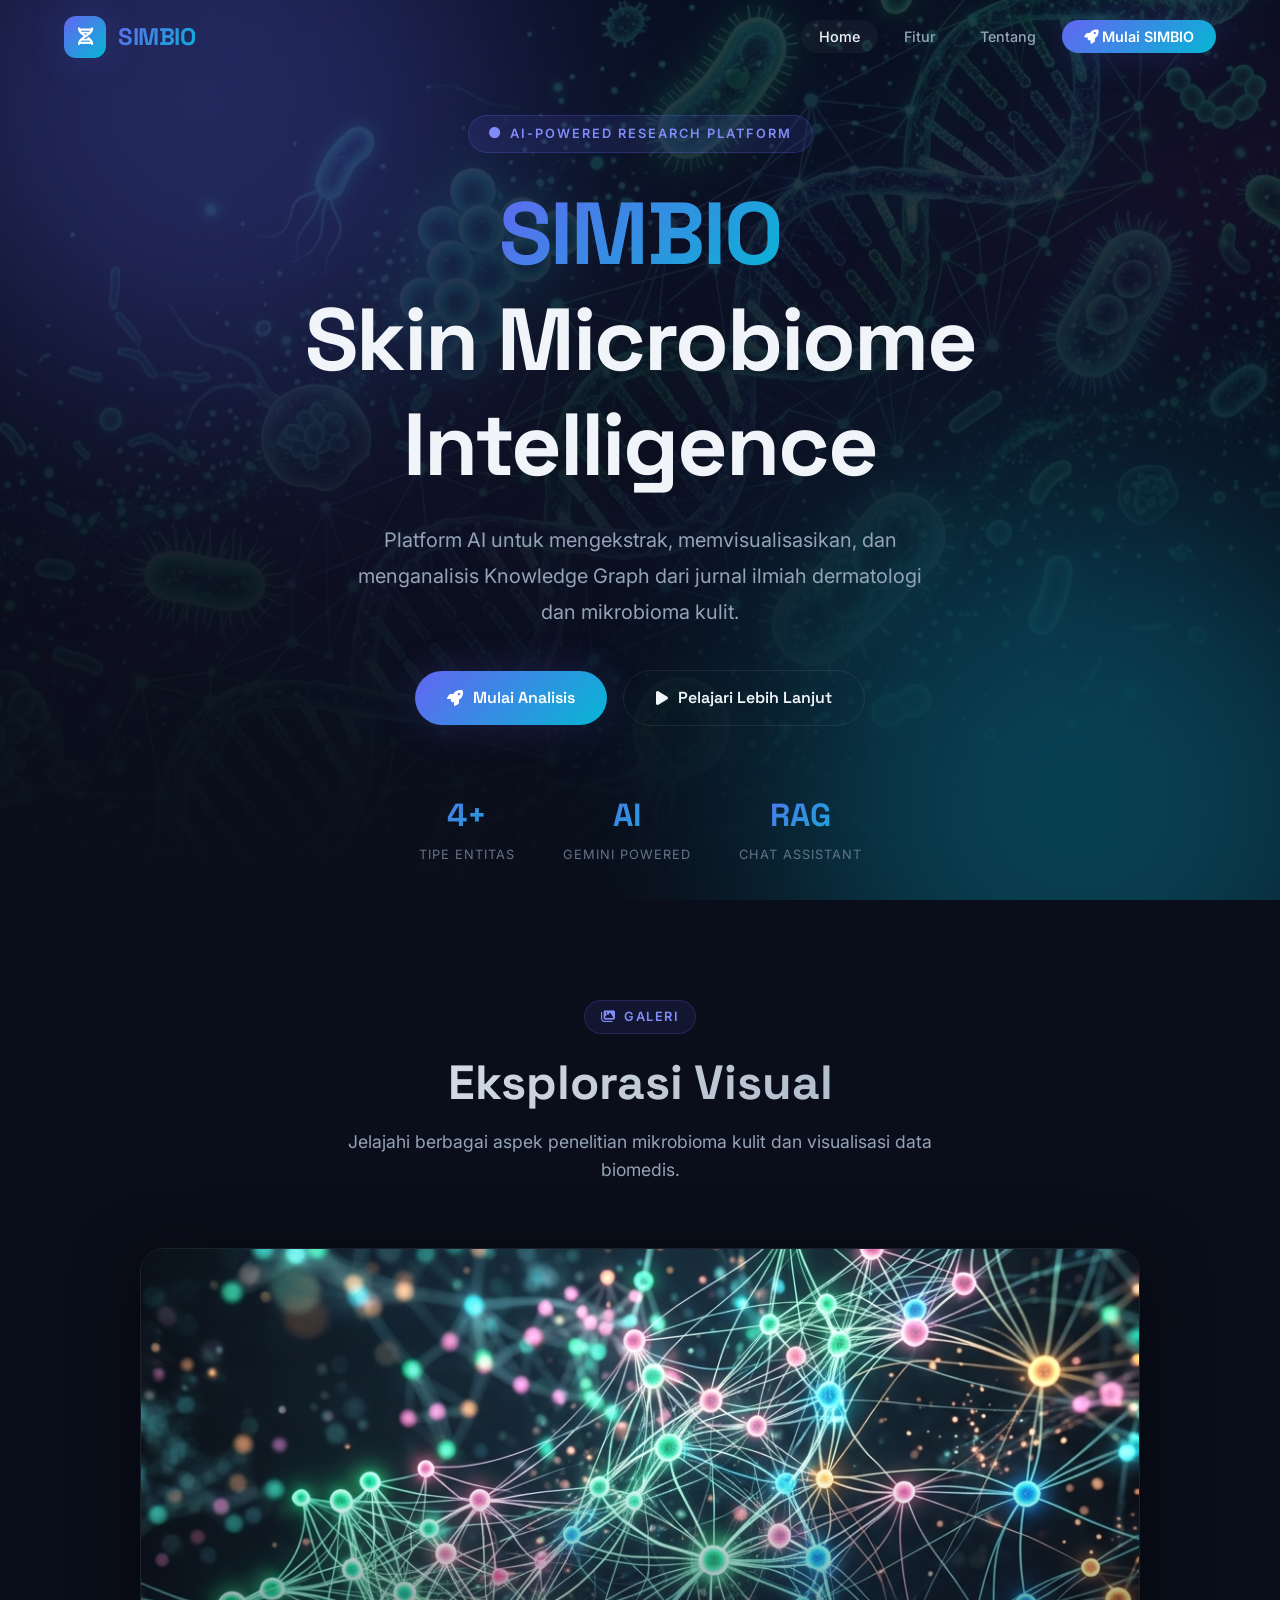
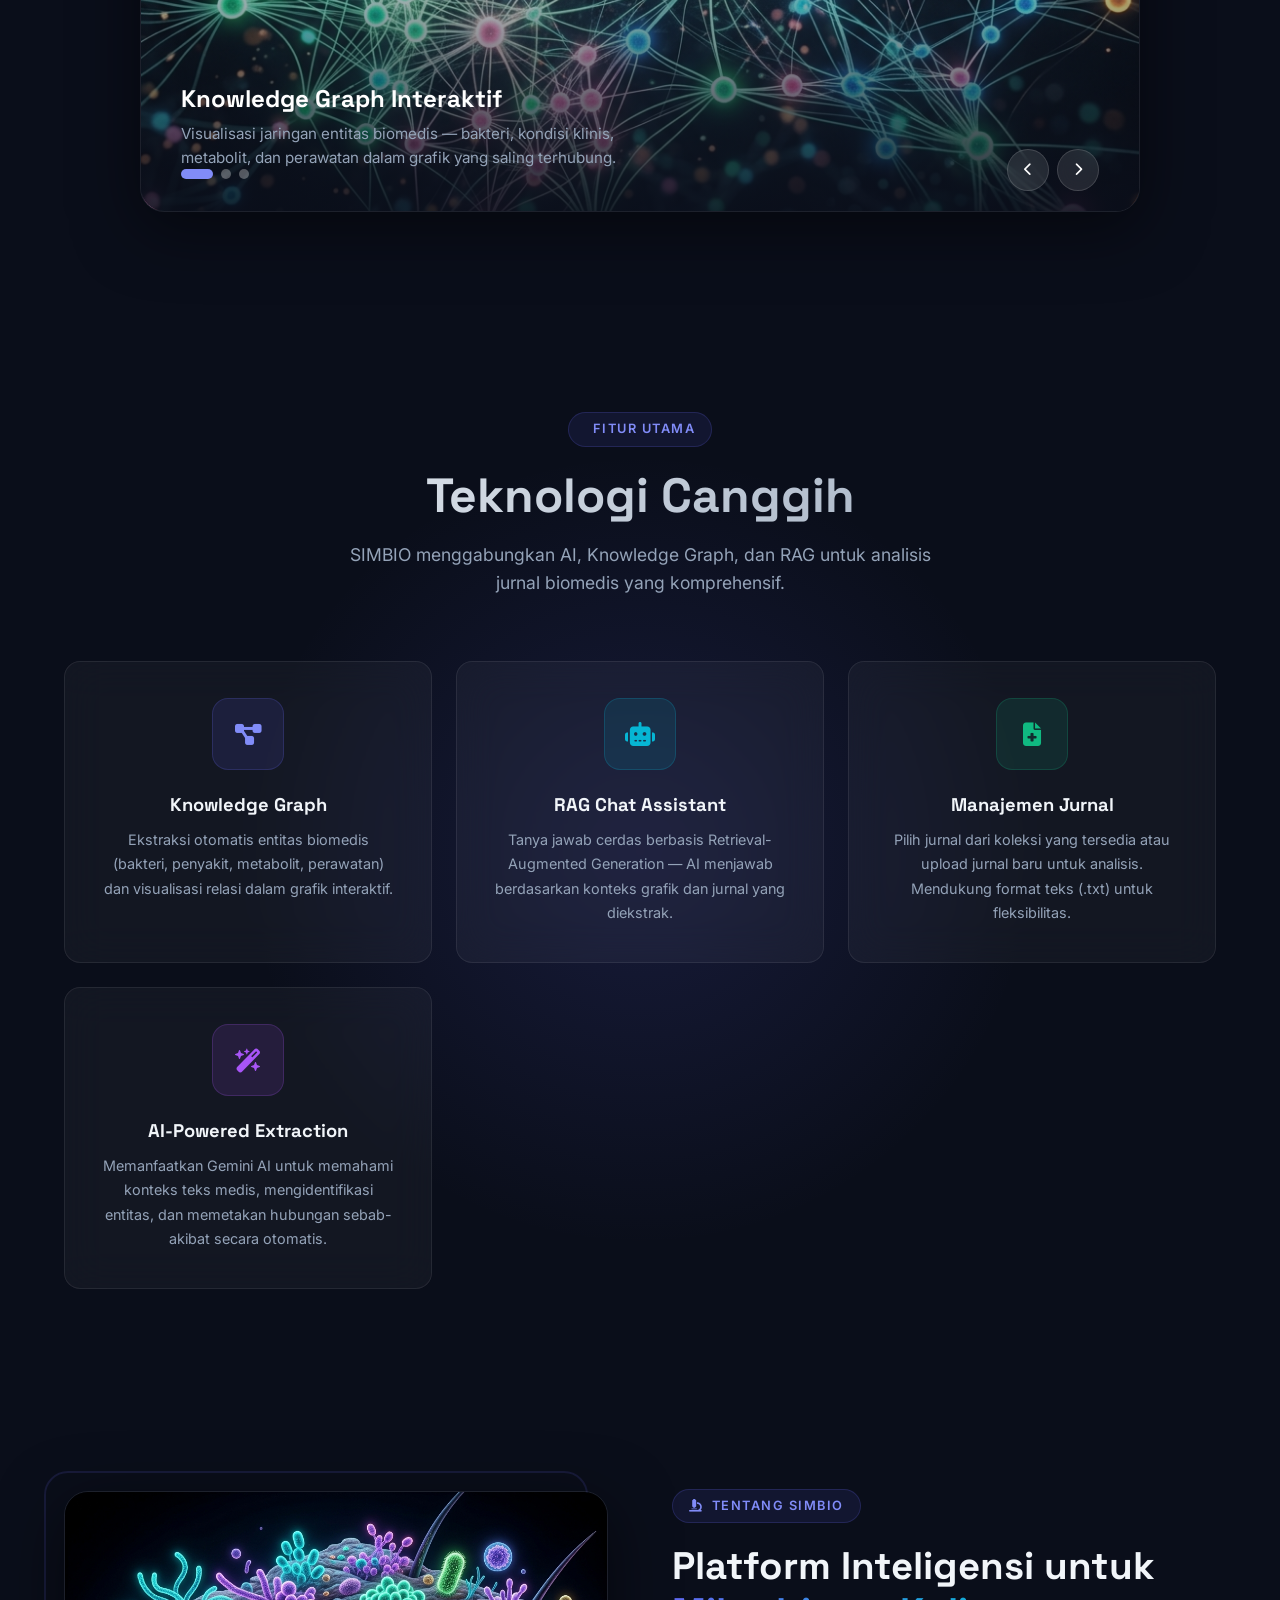
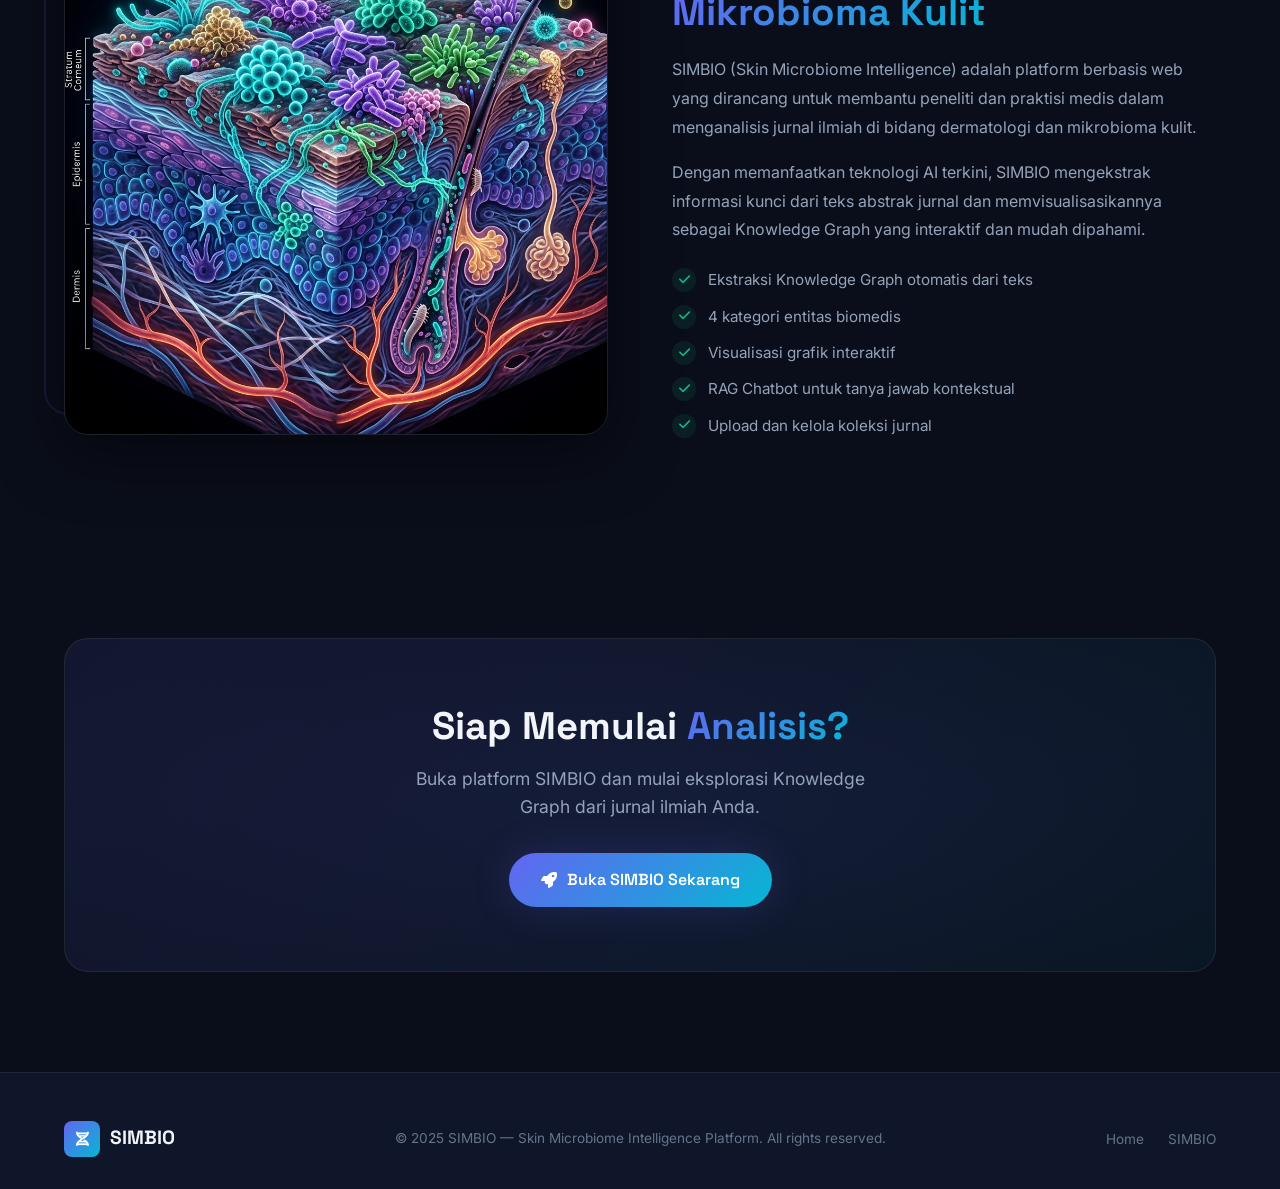
==== index.html @ e3aa52ba "coba" ====
<!DOCTYPE html>
<html lang="id">

<head>
    <meta charset="UTF-8">
    <meta name="viewport" content="width=device-width, initial-scale=1.0">
    <title>SIMBIO — Skin Microbiome Intelligence Platform</title>
    <meta name="description" content="SIMBIO adalah platform AI untuk analisis knowledge graph mikrobioma kulit dari jurnal ilmiah. Ekstrak, visualisasi, dan eksplorasi data biomedis.">

    <!-- Fonts & Icons -->
    <link rel="stylesheet" href="https://cdnjs.cloudflare.com/ajax/libs/font-awesome/6.4.0/css/all.min.css">
    <link rel="stylesheet" href="css/style.css">

    <style>
        /* ============ Hero Section ============ */
        .hero {
            min-height: 100vh;
            display: flex;
            align-items: center;
            position: relative;
            overflow: hidden;
            padding-top: 80px;
        }

        .hero-bg {
            position: absolute;
            inset: 0;
            z-index: 0;
        }

        .hero-bg img {
            width: 100%;
            height: 100%;
            object-fit: cover;
            opacity: 0.35;
        }

        .hero-bg::after {
            content: '';
            position: absolute;
            inset: 0;
            background: linear-gradient(180deg,
                rgba(10, 14, 26, 0.4) 0%,
                rgba(10, 14, 26, 0.7) 50%,
                var(--bg-primary) 100%);
        }

        .hero-glow {
            position: absolute;
            width: 600px;
            height: 600px;
            border-radius: 50%;
            filter: blur(120px);
            opacity: 0.3;
            z-index: 0;
        }

        .hero-glow.glow-1 {
            top: -200px;
            left: -100px;
            background: var(--accent-indigo);
        }

        .hero-glow.glow-2 {
            bottom: -200px;
            right: -100px;
            background: var(--accent-cyan);
        }

        .hero-content {
            position: relative;
            z-index: 2;
            text-align: center;
            max-width: 800px;
            margin: 0 auto;
        }

        .hero-badge {
            display: inline-flex;
            align-items: center;
            gap: 8px;
            padding: 8px 20px;
            background: rgba(99, 102, 241, 0.12);
            border: 1px solid rgba(99, 102, 241, 0.25);
            border-radius: var(--radius-full);
            color: var(--accent-indigo-light);
            font-size: 0.8rem;
            font-weight: 600;
            text-transform: uppercase;
            letter-spacing: 2px;
            margin-bottom: 28px;
            animation: fadeInDown 0.8s ease forwards;
        }

        .hero-badge i {
            font-size: 0.7rem;
            animation: pulse-glow 2s ease-in-out infinite;
        }

        .hero h1 {
            font-size: clamp(3rem, 7vw, 5.5rem);
            font-weight: 900;
            letter-spacing: -2px;
            margin-bottom: 24px;
            animation: fadeInUp 0.8s ease 0.2s forwards;
            opacity: 0;
        }

        .hero h1 .text-gradient {
            animation: glow-text 4s ease-in-out infinite;
        }

        .hero .hero-subtitle {
            font-size: clamp(1rem, 2vw, 1.25rem);
            color: var(--text-secondary);
            max-width: 600px;
            margin: 0 auto 40px;
            line-height: 1.8;
            animation: fadeInUp 0.8s ease 0.4s forwards;
            opacity: 0;
        }

        .hero-buttons {
            display: flex;
            align-items: center;
            justify-content: center;
            gap: 16px;
            flex-wrap: wrap;
            animation: fadeInUp 0.8s ease 0.6s forwards;
            opacity: 0;
        }

        .hero-stats {
            display: flex;
            justify-content: center;
            gap: 48px;
            margin-top: 64px;
            animation: fadeInUp 0.8s ease 0.8s forwards;
            opacity: 0;
        }

        .hero-stat {
            text-align: center;
        }

        .hero-stat .number {
            font-family: var(--font-heading);
            font-size: 2rem;
            font-weight: 800;
            color: var(--text-primary);
        }

        .hero-stat .label {
            font-size: 0.8rem;
            color: var(--text-muted);
            text-transform: uppercase;
            letter-spacing: 1px;
            margin-top: 4px;
        }

        /* ============ Particles ============ */
        .particles {
            position: absolute;
            inset: 0;
            z-index: 1;
            pointer-events: none;
            overflow: hidden;
        }

        .particle {
            position: absolute;
            width: 4px;
            height: 4px;
            background: var(--accent-indigo-light);
            border-radius: 50%;
            opacity: 0;
            animation: particle-float linear infinite;
        }

        /* ============ Slider Section ============ */
        .slider-section {
            padding: var(--section-padding);
            position: relative;
        }

        .slider-container {
            position: relative;
            border-radius: var(--radius-xl);
            overflow: hidden;
            box-shadow: var(--shadow-lg);
            border: 1px solid var(--border-glass);
            max-width: 1000px;
            margin: 0 auto;
        }

        .slider-track {
            display: flex;
            transition: transform 0.8s cubic-bezier(0.25, 0.8, 0.25, 1);
        }

        .slide {
            min-width: 100%;
            position: relative;
        }

        .slide img {
            width: 100%;
            aspect-ratio: 16/9;
            object-fit: cover;
        }

        .slide-overlay {
            position: absolute;
            inset: 0;
            background: linear-gradient(0deg, rgba(10, 14, 26, 0.9) 0%, transparent 60%);
            display: flex;
            flex-direction: column;
            justify-content: flex-end;
            padding: 40px;
        }

        .slide-overlay h3 {
            font-size: 1.5rem;
            margin-bottom: 8px;
            color: white;
        }

        .slide-overlay p {
            color: var(--text-secondary);
            font-size: 0.95rem;
            max-width: 500px;
        }

        .slider-controls {
            position: absolute;
            bottom: 20px;
            right: 40px;
            display: flex;
            gap: 8px;
            z-index: 5;
        }

        .slider-btn {
            width: 42px;
            height: 42px;
            border-radius: 50%;
            background: rgba(255, 255, 255, 0.1);
            backdrop-filter: blur(10px);
            border: 1px solid rgba(255, 255, 255, 0.15);
            color: white;
            cursor: pointer;
            display: flex;
            align-items: center;
            justify-content: center;
            transition: all var(--transition-normal);
        }

        .slider-btn:hover {
            background: rgba(99, 102, 241, 0.5);
            transform: scale(1.1);
        }

        .slider-dots {
            position: absolute;
            bottom: 32px;
            left: 40px;
            display: flex;
            gap: 8px;
            z-index: 5;
        }

        .slider-dot {
            width: 10px;
            height: 10px;
            border-radius: 50%;
            background: rgba(255, 255, 255, 0.3);
            border: none;
            cursor: pointer;
            transition: all var(--transition-normal);
        }

        .slider-dot.active {
            background: var(--accent-indigo-light);
            width: 32px;
            border-radius: 5px;
        }

        /* ============ Features Section ============ */
        .features-section {
            padding: var(--section-padding);
            position: relative;
        }

        .features-section::before {
            content: '';
            position: absolute;
            top: 50%;
            left: 50%;
            transform: translate(-50%, -50%);
            width: 800px;
            height: 800px;
            background: var(--gradient-glow);
            pointer-events: none;
        }

        .features-grid {
            display: grid;
            grid-template-columns: repeat(auto-fit, minmax(280px, 1fr));
            gap: 24px;
            position: relative;
            z-index: 1;
        }

        .feature-card {
            padding: 36px;
            text-align: center;
        }

        .feature-icon {
            width: 72px;
            height: 72px;
            margin: 0 auto 24px;
            border-radius: var(--radius-lg);
            display: flex;
            align-items: center;
            justify-content: center;
            font-size: 1.5rem;
            position: relative;
        }

        .feature-icon.icon-indigo {
            background: rgba(99, 102, 241, 0.12);
            color: var(--accent-indigo-light);
            border: 1px solid rgba(99, 102, 241, 0.2);
        }

        .feature-icon.icon-cyan {
            background: rgba(6, 182, 212, 0.12);
            color: var(--accent-cyan);
            border: 1px solid rgba(6, 182, 212, 0.2);
        }

        .feature-icon.icon-emerald {
            background: rgba(16, 185, 129, 0.12);
            color: var(--accent-emerald);
            border: 1px solid rgba(16, 185, 129, 0.2);
        }

        .feature-icon.icon-purple {
            background: rgba(168, 85, 247, 0.12);
            color: var(--accent-purple);
            border: 1px solid rgba(168, 85, 247, 0.2);
        }

        .feature-card h3 {
            font-size: 1.15rem;
            margin-bottom: 12px;
            color: var(--text-primary);
        }

        .feature-card p {
            color: var(--text-secondary);
            font-size: 0.9rem;
            line-height: 1.7;
        }

        /* ============ About Section ============ */
        .about-section {
            padding: var(--section-padding);
            position: relative;
        }

        .about-grid {
            display: grid;
            grid-template-columns: 1fr 1fr;
            gap: 64px;
            align-items: center;
        }

        .about-image {
            position: relative;
        }

        .about-image img {
            border-radius: var(--radius-xl);
            box-shadow: var(--shadow-lg);
            border: 1px solid var(--border-glass);
        }

        .about-image::before {
            content: '';
            position: absolute;
            top: -20px;
            left: -20px;
            right: 20px;
            bottom: 20px;
            border: 2px solid rgba(99, 102, 241, 0.15);
            border-radius: var(--radius-xl);
            z-index: -1;
        }

        .about-text h2 {
            font-size: clamp(1.8rem, 3vw, 2.5rem);
            margin-bottom: 20px;
        }

        .about-text p {
            color: var(--text-secondary);
            font-size: 1rem;
            line-height: 1.8;
            margin-bottom: 16px;
        }

        .about-checklist {
            list-style: none;
            margin-top: 24px;
            display: flex;
            flex-direction: column;
            gap: 12px;
        }

        .about-checklist li {
            display: flex;
            align-items: center;
            gap: 12px;
            color: var(--text-secondary);
            font-size: 0.95rem;
        }

        .about-checklist li i {
            color: var(--accent-emerald);
            font-size: 0.8rem;
            width: 24px;
            height: 24px;
            background: rgba(16, 185, 129, 0.1);
            border-radius: 50%;
            display: flex;
            align-items: center;
            justify-content: center;
            flex-shrink: 0;
        }

        /* ============ CTA Section ============ */
        .cta-section {
            padding: var(--section-padding);
            position: relative;
        }

        .cta-card {
            background: var(--gradient-card);
            border: 1px solid var(--border-glass);
            border-radius: var(--radius-xl);
            padding: 64px;
            text-align: center;
            position: relative;
            overflow: hidden;
        }

        .cta-card::before {
            content: '';
            position: absolute;
            top: -50%;
            left: -50%;
            width: 200%;
            height: 200%;
            background: radial-gradient(ellipse at center, rgba(99, 102, 241, 0.08) 0%, transparent 50%);
            animation: rotate-slow 30s linear infinite;
        }

        .cta-card h2 {
            font-size: clamp(1.8rem, 3vw, 2.5rem);
            margin-bottom: 16px;
            position: relative;
        }

        .cta-card p {
            color: var(--text-secondary);
            font-size: 1.1rem;
            max-width: 500px;
            margin: 0 auto 32px;
            position: relative;
        }

        .cta-card .btn-primary {
            position: relative;
        }

        @media (max-width: 768px) {
            .about-grid {
                grid-template-columns: 1fr;
                gap: 40px;
            }

            .hero-stats {
                gap: 24px;
            }

            .cta-card {
                padding: 40px 24px;
            }

            .slide-overlay {
                padding: 24px;
            }

            .slide-overlay h3 {
                font-size: 1.1rem;
            }
        }
    </style>
</head>

<body>
    <!-- Navbar -->
    <nav class="navbar" id="navbar">
        <div class="container">
            <a href="index.html" class="navbar-brand">
                <div class="logo-icon">
                    <i class="fa-solid fa-dna"></i>
                </div>
                <span class="logo-text">SIMBIO</span>
            </a>

            <button class="nav-toggle" id="navToggle" onclick="toggleMobileNav()">
                <span></span>
                <span></span>
                <span></span>
            </button>

            <ul class="navbar-links" id="navLinks">
                <li><a href="#home" class="active">Home</a></li>
                <li><a href="#features">Fitur</a></li>
                <li><a href="#about">Tentang</a></li>
                <li><a href="simbio.html" class="nav-cta"><i class="fa-solid fa-rocket"></i> Mulai SIMBIO</a></li>
            </ul>
        </div>
    </nav>

    <!-- Hero Section -->
    <section class="hero" id="home">
        <div class="hero-bg">
            <img src="assets/hero_background.png" alt="Skin Microbiome Research">
        </div>
        <div class="hero-glow glow-1"></div>
        <div class="hero-glow glow-2"></div>

        <!-- Floating Particles -->
        <div class="particles" id="particles"></div>

        <div class="container">
            <div class="hero-content">
                <div class="hero-badge">
                    <i class="fa-solid fa-circle"></i>
                    AI-Powered Research Platform
                </div>
                <h1>
                    <span class="text-gradient">SIMBIO</span><br>
                    Skin Microbiome Intelligence
                </h1>
                <p class="hero-subtitle">
                    Platform AI untuk mengekstrak, memvisualisasikan, dan menganalisis Knowledge Graph dari jurnal ilmiah dermatologi dan mikrobioma kulit.
                </p>
                <div class="hero-buttons">
                    <a href="simbio.html" class="btn-primary">
                        <i class="fa-solid fa-rocket"></i>
                        Mulai Analisis
                    </a>
                    <a href="#features" class="btn-secondary">
                        <i class="fa-solid fa-play"></i>
                        Pelajari Lebih Lanjut
                    </a>
                </div>

                <div class="hero-stats">
                    <div class="hero-stat">
                        <div class="number text-gradient">4+</div>
                        <div class="label">Tipe Entitas</div>
                    </div>
                    <div class="hero-stat">
                        <div class="number text-gradient">AI</div>
                        <div class="label">Gemini Powered</div>
                    </div>
                    <div class="hero-stat">
                        <div class="number text-gradient">RAG</div>
                        <div class="label">Chat Assistant</div>
                    </div>
                </div>
            </div>
        </div>
    </section>

    <!-- Slider Section -->
    <section class="slider-section" id="slider">
        <div class="container">
            <div class="section-title animate-on-scroll">
                <div class="badge"><i class="fa-solid fa-images"></i> Galeri</div>
                <h2>Eksplorasi Visual</h2>
                <p>Jelajahi berbagai aspek penelitian mikrobioma kulit dan visualisasi data biomedis.</p>
            </div>

            <div class="slider-container animate-on-scroll delay-1">
                <div class="slider-track" id="sliderTrack">
                    <!-- Slide 1 -->
                    <div class="slide">
                        <img src="assets/slide_knowledge_graph.png" alt="Knowledge Graph Visualization">
                        <div class="slide-overlay">
                            <h3>Knowledge Graph Interaktif</h3>
                            <p>Visualisasi jaringan entitas biomedis — bakteri, kondisi klinis, metabolit, dan perawatan dalam grafik yang saling terhubung.</p>
                        </div>
                    </div>
                    <!-- Slide 2 -->
                    <div class="slide">
                        <img src="assets/slide_skin_microbiome.png" alt="Skin Microbiome Ecosystem">
                        <div class="slide-overlay">
                            <h3>Ekosistem Mikrobioma Kulit</h3>
                            <p>Miliaran mikroorganisme membentuk ekosistem kompleks di kulit — mempengaruhi kesehatan, penyakit, dan respons imun.</p>
                        </div>
                    </div>
                    <!-- Slide 3 -->
                    <div class="slide">
                        <img src="assets/slide_ai_analysis.png" alt="AI-Powered Analysis">
                        <div class="slide-overlay">
                            <h3>Analisis Berbasis AI</h3>
                            <p>Ekstraksi otomatis entitas dan relasi dari teks jurnal ilmiah menggunakan model AI generatif terkini.</p>
                        </div>
                    </div>
                </div>

                <div class="slider-dots" id="sliderDots">
                    <button class="slider-dot active" onclick="goToSlide(0)"></button>
                    <button class="slider-dot" onclick="goToSlide(1)"></button>
                    <button class="slider-dot" onclick="goToSlide(2)"></button>
                </div>

                <div class="slider-controls">
                    <button class="slider-btn" onclick="prevSlide()">
                        <i class="fa-solid fa-chevron-left"></i>
                    </button>
                    <button class="slider-btn" onclick="nextSlide()">
                        <i class="fa-solid fa-chevron-right"></i>
                    </button>
                </div>
            </div>
        </div>
    </section>

    <!-- Features Section -->
    <section class="features-section" id="features">
        <div class="container">
            <div class="section-title animate-on-scroll">
                <div class="badge"><i class="fa-solid fa-sparkles"></i> Fitur Utama</div>
                <h2>Teknologi Canggih</h2>
                <p>SIMBIO menggabungkan AI, Knowledge Graph, dan RAG untuk analisis jurnal biomedis yang komprehensif.</p>
            </div>

            <div class="features-grid">
                <div class="feature-card glass-card animate-on-scroll delay-1">
                    <div class="feature-icon icon-indigo">
                        <i class="fa-solid fa-diagram-project"></i>
                    </div>
                    <h3>Knowledge Graph</h3>
                    <p>Ekstraksi otomatis entitas biomedis (bakteri, penyakit, metabolit, perawatan) dan visualisasi relasi dalam grafik interaktif.</p>
                </div>

                <div class="feature-card glass-card animate-on-scroll delay-2">
                    <div class="feature-icon icon-cyan">
                        <i class="fa-solid fa-robot"></i>
                    </div>
                    <h3>RAG Chat Assistant</h3>
                    <p>Tanya jawab cerdas berbasis Retrieval-Augmented Generation — AI menjawab berdasarkan konteks grafik dan jurnal yang diekstrak.</p>
                </div>

                <div class="feature-card glass-card animate-on-scroll delay-3">
                    <div class="feature-icon icon-emerald">
                        <i class="fa-solid fa-file-medical"></i>
                    </div>
                    <h3>Manajemen Jurnal</h3>
                    <p>Pilih jurnal dari koleksi yang tersedia atau upload jurnal baru untuk analisis. Mendukung format teks (.txt) untuk fleksibilitas.</p>
                </div>

                <div class="feature-card glass-card animate-on-scroll delay-4">
                    <div class="feature-icon icon-purple">
                        <i class="fa-solid fa-wand-magic-sparkles"></i>
                    </div>
                    <h3>AI-Powered Extraction</h3>
                    <p>Memanfaatkan Gemini AI untuk memahami konteks teks medis, mengidentifikasi entitas, dan memetakan hubungan sebab-akibat secara otomatis.</p>
                </div>
            </div>
        </div>
    </section>

    <!-- About Section -->
    <section class="about-section" id="about">
        <div class="container">
            <div class="about-grid">
                <div class="about-image animate-on-scroll">
                    <img src="assets/slide_skin_microbiome.png" alt="Tentang SIMBIO" class="floating-slow">
                </div>
                <div class="about-text animate-on-scroll delay-2">
                    <div class="badge" style="margin-bottom: 20px; display: inline-flex; align-items: center; gap: 8px; padding: 6px 16px; background: rgba(99,102,241,0.1); border: 1px solid rgba(99,102,241,0.2); border-radius: 9999px; color: #818cf8; font-size: 0.8rem; font-weight: 600; text-transform: uppercase; letter-spacing: 1.5px;">
                        <i class="fa-solid fa-microscope"></i> Tentang SIMBIO
                    </div>
                    <h2>Platform Inteligensi untuk <span class="text-gradient">Mikrobioma Kulit</span></h2>
                    <p>
                        SIMBIO (Skin Microbiome Intelligence) adalah platform berbasis web yang dirancang untuk membantu peneliti dan praktisi medis dalam menganalisis jurnal ilmiah di bidang dermatologi dan mikrobioma kulit.
                    </p>
                    <p>
                        Dengan memanfaatkan teknologi AI terkini, SIMBIO mengekstrak informasi kunci dari teks abstrak jurnal dan memvisualisasikannya sebagai Knowledge Graph yang interaktif dan mudah dipahami.
                    </p>
                    <ul class="about-checklist">
                        <li><i class="fa-solid fa-check"></i> Ekstraksi Knowledge Graph otomatis dari teks</li>
                        <li><i class="fa-solid fa-check"></i> 4 kategori entitas biomedis</li>
                        <li><i class="fa-solid fa-check"></i> Visualisasi grafik interaktif</li>
                        <li><i class="fa-solid fa-check"></i> RAG Chatbot untuk tanya jawab kontekstual</li>
                        <li><i class="fa-solid fa-check"></i> Upload dan kelola koleksi jurnal</li>
                    </ul>
                </div>
            </div>
        </div>
    </section>

    <!-- CTA Section -->
    <section class="cta-section">
        <div class="container">
            <div class="cta-card animate-on-scroll">
                <h2>Siap Memulai <span class="text-gradient">Analisis?</span></h2>
                <p>Buka platform SIMBIO dan mulai eksplorasi Knowledge Graph dari jurnal ilmiah Anda.</p>
                <a href="simbio.html" class="btn-primary">
                    <i class="fa-solid fa-rocket"></i>
                    Buka SIMBIO Sekarang
                </a>
            </div>
        </div>
    </section>

    <!-- Footer -->
    <footer class="footer">
        <div class="container">
            <div class="footer-content">
                <div class="footer-brand">
                    <div class="logo-icon">
                        <i class="fa-solid fa-dna"></i>
                    </div>
                    <span>SIMBIO</span>
                </div>
                <p class="footer-text">&copy; 2025 SIMBIO — Skin Microbiome Intelligence Platform. All rights reserved.</p>
                <ul class="footer-links">
                    <li><a href="index.html">Home</a></li>
                    <li><a href="simbio.html">SIMBIO</a></li>
                </ul>
            </div>
        </div>
    </footer>

    <script src="js/home.js"></script>
</body>

</html>
---- css/style.css ----
/* ============================================
   SIMBIO — Global Design System
   Dark Glassmorphism + Scientific Premium Theme
   ============================================ */

/* Google Fonts */
@import url('https://fonts.googleapis.com/css2?family=Inter:wght@300;400;500;600;700;800;900&family=Space+Grotesk:wght@400;500;600;700&display=swap');

/* ============ CSS Variables ============ */
:root {
    /* Colors */
    --bg-primary: #0a0e1a;
    --bg-secondary: #0f1629;
    --bg-tertiary: #141b2d;
    --bg-card: rgba(20, 27, 45, 0.7);
    --bg-glass: rgba(255, 255, 255, 0.04);
    --bg-glass-hover: rgba(255, 255, 255, 0.08);

    --accent-indigo: #6366f1;
    --accent-indigo-light: #818cf8;
    --accent-cyan: #06b6d4;
    --accent-emerald: #10b981;
    --accent-rose: #f43f5e;
    --accent-amber: #f59e0b;
    --accent-purple: #a855f7;

    --gradient-primary: linear-gradient(135deg, #6366f1 0%, #06b6d4 100%);
    --gradient-hero: linear-gradient(135deg, #0a0e1a 0%, #1a1040 50%, #0a0e1a 100%);
    --gradient-card: linear-gradient(135deg, rgba(99, 102, 241, 0.1) 0%, rgba(6, 182, 212, 0.05) 100%);
    --gradient-glow: radial-gradient(ellipse at center, rgba(99, 102, 241, 0.15) 0%, transparent 70%);

    --text-primary: #f1f5f9;
    --text-secondary: #94a3b8;
    --text-muted: #64748b;
    --text-accent: #818cf8;

    --border-glass: rgba(255, 255, 255, 0.08);
    --border-active: rgba(99, 102, 241, 0.4);

    --shadow-sm: 0 2px 8px rgba(0, 0, 0, 0.3);
    --shadow-md: 0 8px 32px rgba(0, 0, 0, 0.4);
    --shadow-lg: 0 16px 64px rgba(0, 0, 0, 0.5);
    --shadow-glow: 0 0 40px rgba(99, 102, 241, 0.2);
    --shadow-glow-cyan: 0 0 40px rgba(6, 182, 212, 0.2);

    /* Typography */
    --font-heading: 'Space Grotesk', sans-serif;
    --font-body: 'Inter', sans-serif;

    /* Spacing */
    --section-padding: 100px 0;
    --container-max: 1200px;
    --radius-sm: 8px;
    --radius-md: 12px;
    --radius-lg: 16px;
    --radius-xl: 24px;
    --radius-full: 9999px;

    /* Transitions */
    --transition-fast: 0.2s ease;
    --transition-normal: 0.3s ease;
    --transition-slow: 0.5s ease;
    --transition-spring: 0.4s cubic-bezier(0.175, 0.885, 0.32, 1.275);
}

/* ============ Reset & Base ============ */
*, *::before, *::after {
    margin: 0;
    padding: 0;
    box-sizing: border-box;
}

html {
    scroll-behavior: smooth;
    font-size: 16px;
}

body {
    font-family: var(--font-body);
    background-color: var(--bg-primary);
    color: var(--text-primary);
    line-height: 1.6;
    overflow-x: hidden;
    -webkit-font-smoothing: antialiased;
    -moz-osx-font-smoothing: grayscale;
}

h1, h2, h3, h4, h5, h6 {
    font-family: var(--font-heading);
    font-weight: 700;
    line-height: 1.2;
}

a {
    color: var(--accent-indigo-light);
    text-decoration: none;
    transition: color var(--transition-fast);
}

a:hover {
    color: var(--accent-cyan);
}

img {
    max-width: 100%;
    height: auto;
    display: block;
}

/* ============ Scrollbar ============ */
::-webkit-scrollbar {
    width: 6px;
}

::-webkit-scrollbar-track {
    background: transparent;
}

::-webkit-scrollbar-thumb {
    background: rgba(99, 102, 241, 0.3);
    border-radius: 10px;
}

::-webkit-scrollbar-thumb:hover {
    background: rgba(99, 102, 241, 0.5);
}

/* ============ Container ============ */
.container {
    max-width: var(--container-max);
    margin: 0 auto;
    padding: 0 24px;
}

/* ============ Glass Card ============ */
.glass-card {
    background: var(--bg-glass);
    border: 1px solid var(--border-glass);
    border-radius: var(--radius-lg);
    backdrop-filter: blur(20px);
    -webkit-backdrop-filter: blur(20px);
    transition: all var(--transition-normal);
}

.glass-card:hover {
    background: var(--bg-glass-hover);
    border-color: var(--border-active);
    box-shadow: var(--shadow-glow);
    transform: translateY(-4px);
}

/* ============ Buttons ============ */
.btn-primary {
    display: inline-flex;
    align-items: center;
    gap: 10px;
    padding: 14px 32px;
    background: var(--gradient-primary);
    color: white;
    font-family: var(--font-heading);
    font-weight: 600;
    font-size: 1rem;
    border: none;
    border-radius: var(--radius-full);
    cursor: pointer;
    transition: all var(--transition-normal);
    box-shadow: var(--shadow-glow);
    position: relative;
    overflow: hidden;
    text-decoration: none;
}

.btn-primary::before {
    content: '';
    position: absolute;
    inset: 0;
    background: linear-gradient(135deg, rgba(255,255,255,0.1) 0%, transparent 50%);
    opacity: 0;
    transition: opacity var(--transition-normal);
}

.btn-primary:hover {
    transform: translateY(-2px) scale(1.02);
    box-shadow: 0 0 60px rgba(99, 102, 241, 0.4);
    color: white;
}

.btn-primary:hover::before {
    opacity: 1;
}

.btn-secondary {
    display: inline-flex;
    align-items: center;
    gap: 10px;
    padding: 14px 32px;
    background: transparent;
    color: var(--text-primary);
    font-family: var(--font-heading);
    font-weight: 600;
    font-size: 1rem;
    border: 1px solid var(--border-glass);
    border-radius: var(--radius-full);
    cursor: pointer;
    transition: all var(--transition-normal);
    text-decoration: none;
}

.btn-secondary:hover {
    background: var(--bg-glass-hover);
    border-color: var(--accent-indigo);
    color: var(--accent-indigo-light);
    transform: translateY(-2px);
}

/* ============ Section Title ============ */
.section-title {
    text-align: center;
    margin-bottom: 64px;
}

.section-title .badge {
    display: inline-flex;
    align-items: center;
    gap: 8px;
    padding: 6px 16px;
    background: rgba(99, 102, 241, 0.1);
    border: 1px solid rgba(99, 102, 241, 0.2);
    border-radius: var(--radius-full);
    color: var(--accent-indigo-light);
    font-size: 0.8rem;
    font-weight: 600;
    text-transform: uppercase;
    letter-spacing: 1.5px;
    margin-bottom: 20px;
}

.section-title h2 {
    font-size: clamp(2rem, 4vw, 3rem);
    background: linear-gradient(135deg, var(--text-primary) 0%, var(--text-secondary) 100%);
    -webkit-background-clip: text;
    -webkit-text-fill-color: transparent;
    background-clip: text;
    margin-bottom: 16px;
}

.section-title p {
    color: var(--text-secondary);
    font-size: 1.1rem;
    max-width: 600px;
    margin: 0 auto;
}

/* ============ Animations ============ */
@keyframes fadeInUp {
    from {
        opacity: 0;
        transform: translateY(40px);
    }
    to {
        opacity: 1;
        transform: translateY(0);
    }
}

@keyframes fadeInDown {
    from {
        opacity: 0;
        transform: translateY(-30px);
    }
    to {
        opacity: 1;
        transform: translateY(0);
    }
}

@keyframes fadeInLeft {
    from {
        opacity: 0;
        transform: translateX(-40px);
    }
    to {
        opacity: 1;
        transform: translateX(0);
    }
}

@keyframes fadeInRight {
    from {
        opacity: 0;
        transform: translateX(40px);
    }
    to {
        opacity: 1;
        transform: translateX(0);
    }
}

@keyframes float {
    0%, 100% { transform: translateY(0); }
    50% { transform: translateY(-20px); }
}

@keyframes floatSlow {
    0%, 100% { transform: translateY(0) rotate(0deg); }
    50% { transform: translateY(-12px) rotate(2deg); }
}

@keyframes pulse-glow {
    0%, 100% { box-shadow: 0 0 20px rgba(99, 102, 241, 0.2); }
    50% { box-shadow: 0 0 40px rgba(99, 102, 241, 0.4); }
}

@keyframes shimmer {
    0% { background-position: -200% center; }
    100% { background-position: 200% center; }
}

@keyframes rotate-slow {
    from { transform: rotate(0deg); }
    to { transform: rotate(360deg); }
}

@keyframes particle-float {
    0% { transform: translateY(0) translateX(0); opacity: 0; }
    20% { opacity: 1; }
    80% { opacity: 1; }
    100% { transform: translateY(-100vh) translateX(50px); opacity: 0; }
}

@keyframes glow-text {
    0%, 100% { text-shadow: 0 0 20px rgba(99, 102, 241, 0.3); }
    50% { text-shadow: 0 0 40px rgba(99, 102, 241, 0.6), 0 0 80px rgba(6, 182, 212, 0.3); }
}

@keyframes slide-in {
    from {
        opacity: 0;
        transform: translateX(100px);
    }
    to {
        opacity: 1;
        transform: translateX(0);
    }
}

@keyframes counter {
    from { opacity: 0; transform: scale(0.5); }
    to { opacity: 1; transform: scale(1); }
}

@keyframes spin {
    0% { transform: rotate(0deg); }
    100% { transform: rotate(360deg); }
}

/* Animate on scroll */
.animate-on-scroll {
    opacity: 0;
    transform: translateY(40px);
    transition: all 0.8s cubic-bezier(0.4, 0, 0.2, 1);
}

.animate-on-scroll.visible {
    opacity: 1;
    transform: translateY(0);
}

.animate-on-scroll.delay-1 { transition-delay: 0.1s; }
.animate-on-scroll.delay-2 { transition-delay: 0.2s; }
.animate-on-scroll.delay-3 { transition-delay: 0.3s; }
.animate-on-scroll.delay-4 { transition-delay: 0.4s; }

/* ============ Navbar ============ */
.navbar {
    position: fixed;
    top: 0;
    left: 0;
    right: 0;
    z-index: 1000;
    padding: 16px 0;
    transition: all var(--transition-normal);
}

.navbar.scrolled {
    background: rgba(10, 14, 26, 0.85);
    backdrop-filter: blur(20px);
    -webkit-backdrop-filter: blur(20px);
    border-bottom: 1px solid var(--border-glass);
    padding: 10px 0;
}

.navbar .container {
    display: flex;
    align-items: center;
    justify-content: space-between;
}

.navbar-brand {
    display: flex;
    align-items: center;
    gap: 12px;
    text-decoration: none;
}

.navbar-brand .logo-icon {
    width: 42px;
    height: 42px;
    background: var(--gradient-primary);
    border-radius: var(--radius-md);
    display: flex;
    align-items: center;
    justify-content: center;
    font-size: 1.1rem;
    color: white;
    box-shadow: var(--shadow-glow);
}

.navbar-brand .logo-text {
    font-family: var(--font-heading);
    font-size: 1.5rem;
    font-weight: 800;
    background: var(--gradient-primary);
    -webkit-background-clip: text;
    -webkit-text-fill-color: transparent;
    background-clip: text;
    letter-spacing: -0.5px;
}

.navbar-links {
    display: flex;
    align-items: center;
    gap: 8px;
    list-style: none;
}

.navbar-links a {
    padding: 8px 18px;
    color: var(--text-secondary);
    font-weight: 500;
    font-size: 0.9rem;
    border-radius: var(--radius-full);
    transition: all var(--transition-normal);
    text-decoration: none;
}

.navbar-links a:hover,
.navbar-links a.active {
    color: var(--text-primary);
    background: var(--bg-glass);
}

.navbar-links .nav-cta {
    padding: 8px 22px;
    background: var(--gradient-primary);
    color: white !important;
    border-radius: var(--radius-full);
    font-weight: 600;
    box-shadow: var(--shadow-glow);
}

.navbar-links .nav-cta:hover {
    transform: translateY(-1px);
    box-shadow: 0 0 30px rgba(99, 102, 241, 0.4);
}

/* Mobile nav toggle */
.nav-toggle {
    display: none;
    flex-direction: column;
    gap: 5px;
    cursor: pointer;
    background: none;
    border: none;
    padding: 8px;
}

.nav-toggle span {
    width: 24px;
    height: 2px;
    background: var(--text-primary);
    border-radius: 2px;
    transition: all var(--transition-normal);
}

@media (max-width: 768px) {
    .nav-toggle {
        display: flex;
    }

    .navbar-links {
        display: none;
        position: absolute;
        top: 100%;
        left: 0;
        right: 0;
        flex-direction: column;
        background: rgba(10, 14, 26, 0.95);
        backdrop-filter: blur(20px);
        padding: 20px;
        border-bottom: 1px solid var(--border-glass);
        gap: 4px;
    }

    .navbar-links.open {
        display: flex;
    }

    .navbar-links a {
        padding: 12px 18px;
        width: 100%;
    }
}

/* ============ Footer ============ */
.footer {
    border-top: 1px solid var(--border-glass);
    padding: 48px 0 32px;
    background: var(--bg-secondary);
}

.footer-content {
    display: flex;
    justify-content: space-between;
    align-items: center;
    flex-wrap: wrap;
    gap: 20px;
}

.footer-brand {
    display: flex;
    align-items: center;
    gap: 10px;
}

.footer-brand .logo-icon {
    width: 36px;
    height: 36px;
    background: var(--gradient-primary);
    border-radius: var(--radius-sm);
    display: flex;
    align-items: center;
    justify-content: center;
    font-size: 0.9rem;
    color: white;
}

.footer-brand span {
    font-family: var(--font-heading);
    font-weight: 700;
    font-size: 1.2rem;
    color: var(--text-primary);
}

.footer-text {
    color: var(--text-muted);
    font-size: 0.85rem;
}

.footer-links {
    display: flex;
    gap: 24px;
    list-style: none;
}

.footer-links a {
    color: var(--text-muted);
    font-size: 0.85rem;
    transition: color var(--transition-fast);
}

.footer-links a:hover {
    color: var(--accent-indigo-light);
}

/* ============ Utility ============ */
.text-gradient {
    background: var(--gradient-primary);
    -webkit-background-clip: text;
    -webkit-text-fill-color: transparent;
    background-clip: text;
}

.glow-border {
    animation: pulse-glow 3s ease-in-out infinite;
}

.floating {
    animation: float 6s ease-in-out infinite;
}

.floating-slow {
    animation: floatSlow 8s ease-in-out infinite;
}
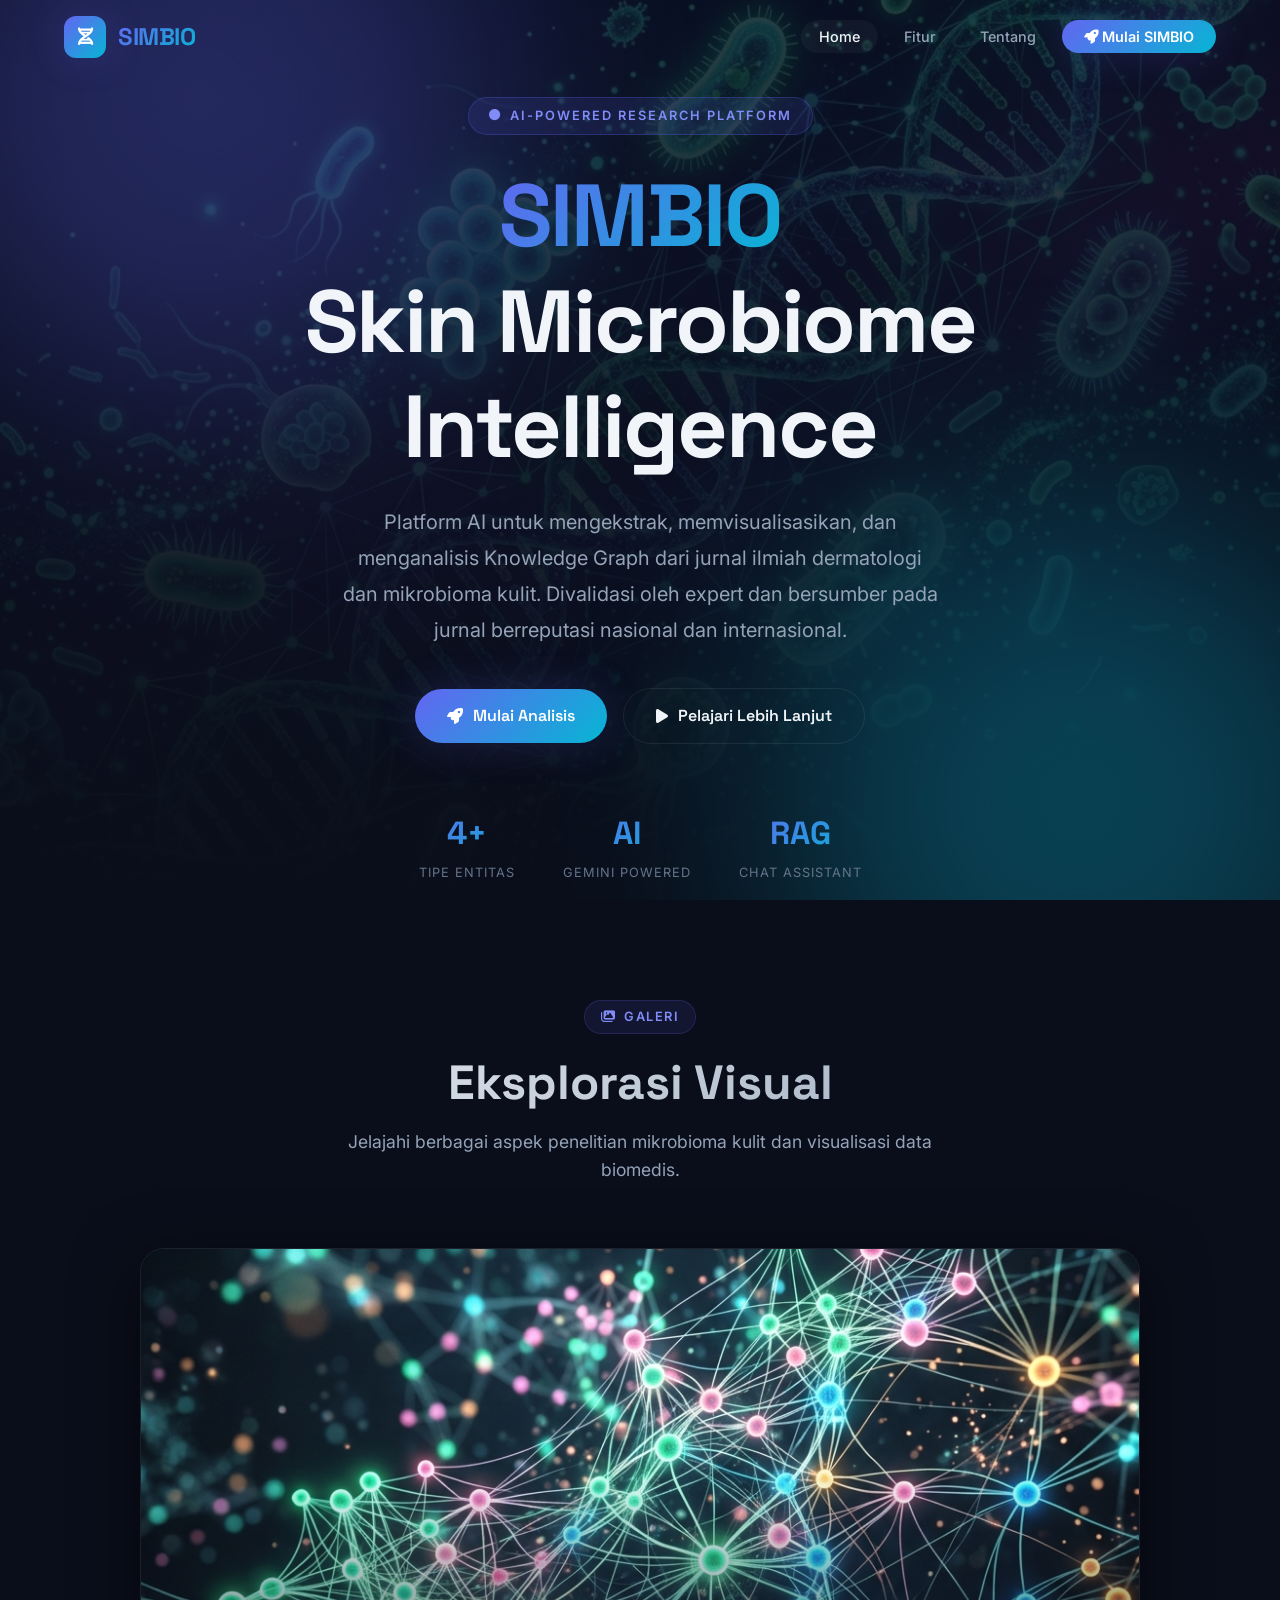
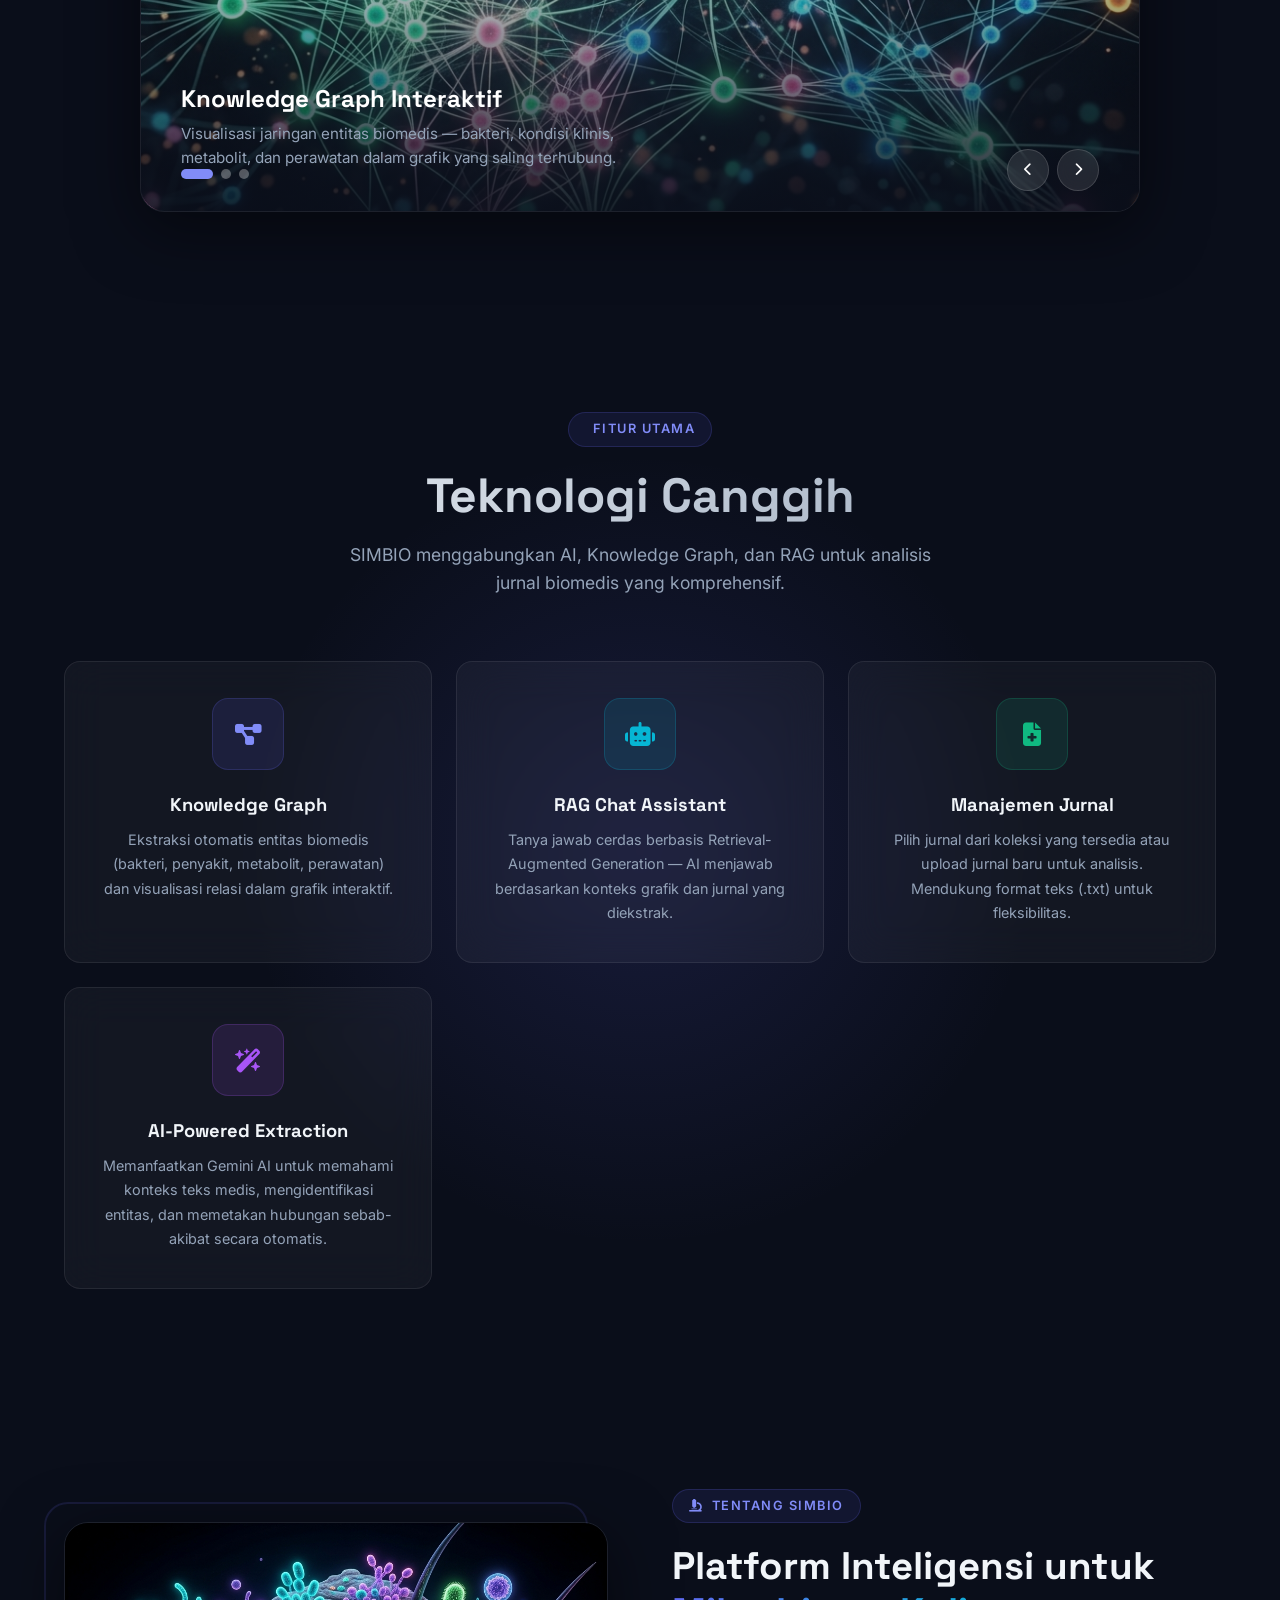
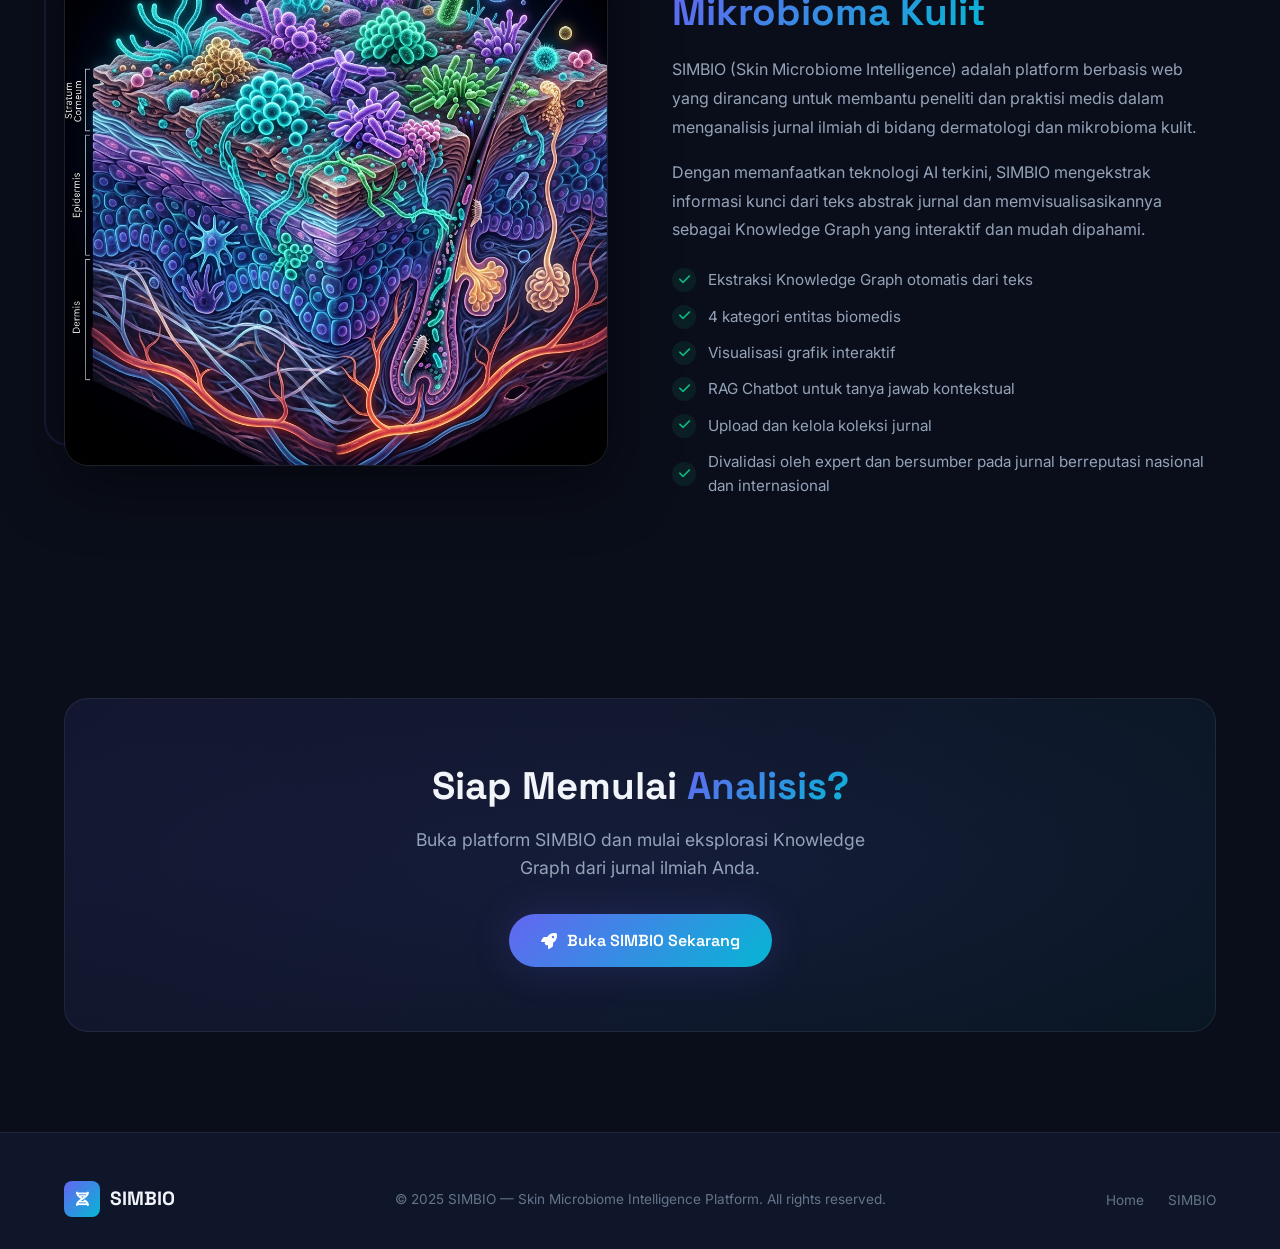
==== commit 84a10f69: "ready" ====
--- a/index.html
+++ b/index.html
@@ -558,7 +558,7 @@
                     Skin Microbiome Intelligence
                 </h1>
                 <p class="hero-subtitle">
-                    Platform AI untuk mengekstrak, memvisualisasikan, dan menganalisis Knowledge Graph dari jurnal ilmiah dermatologi dan mikrobioma kulit.
+                    Platform AI untuk mengekstrak, memvisualisasikan, dan menganalisis Knowledge Graph dari jurnal ilmiah dermatologi dan mikrobioma kulit. Divalidasi oleh expert dan bersumber pada jurnal berreputasi nasional dan internasional.
                 </p>
                 <div class="hero-buttons">
                     <a href="simbio.html" class="btn-primary">
@@ -713,6 +713,7 @@
                         <li><i class="fa-solid fa-check"></i> Visualisasi grafik interaktif</li>
                         <li><i class="fa-solid fa-check"></i> RAG Chatbot untuk tanya jawab kontekstual</li>
                         <li><i class="fa-solid fa-check"></i> Upload dan kelola koleksi jurnal</li>
+                        <li><i class="fa-solid fa-check"></i> Divalidasi oleh expert dan bersumber pada jurnal berreputasi nasional dan internasional</li>
                     </ul>
                 </div>
             </div>
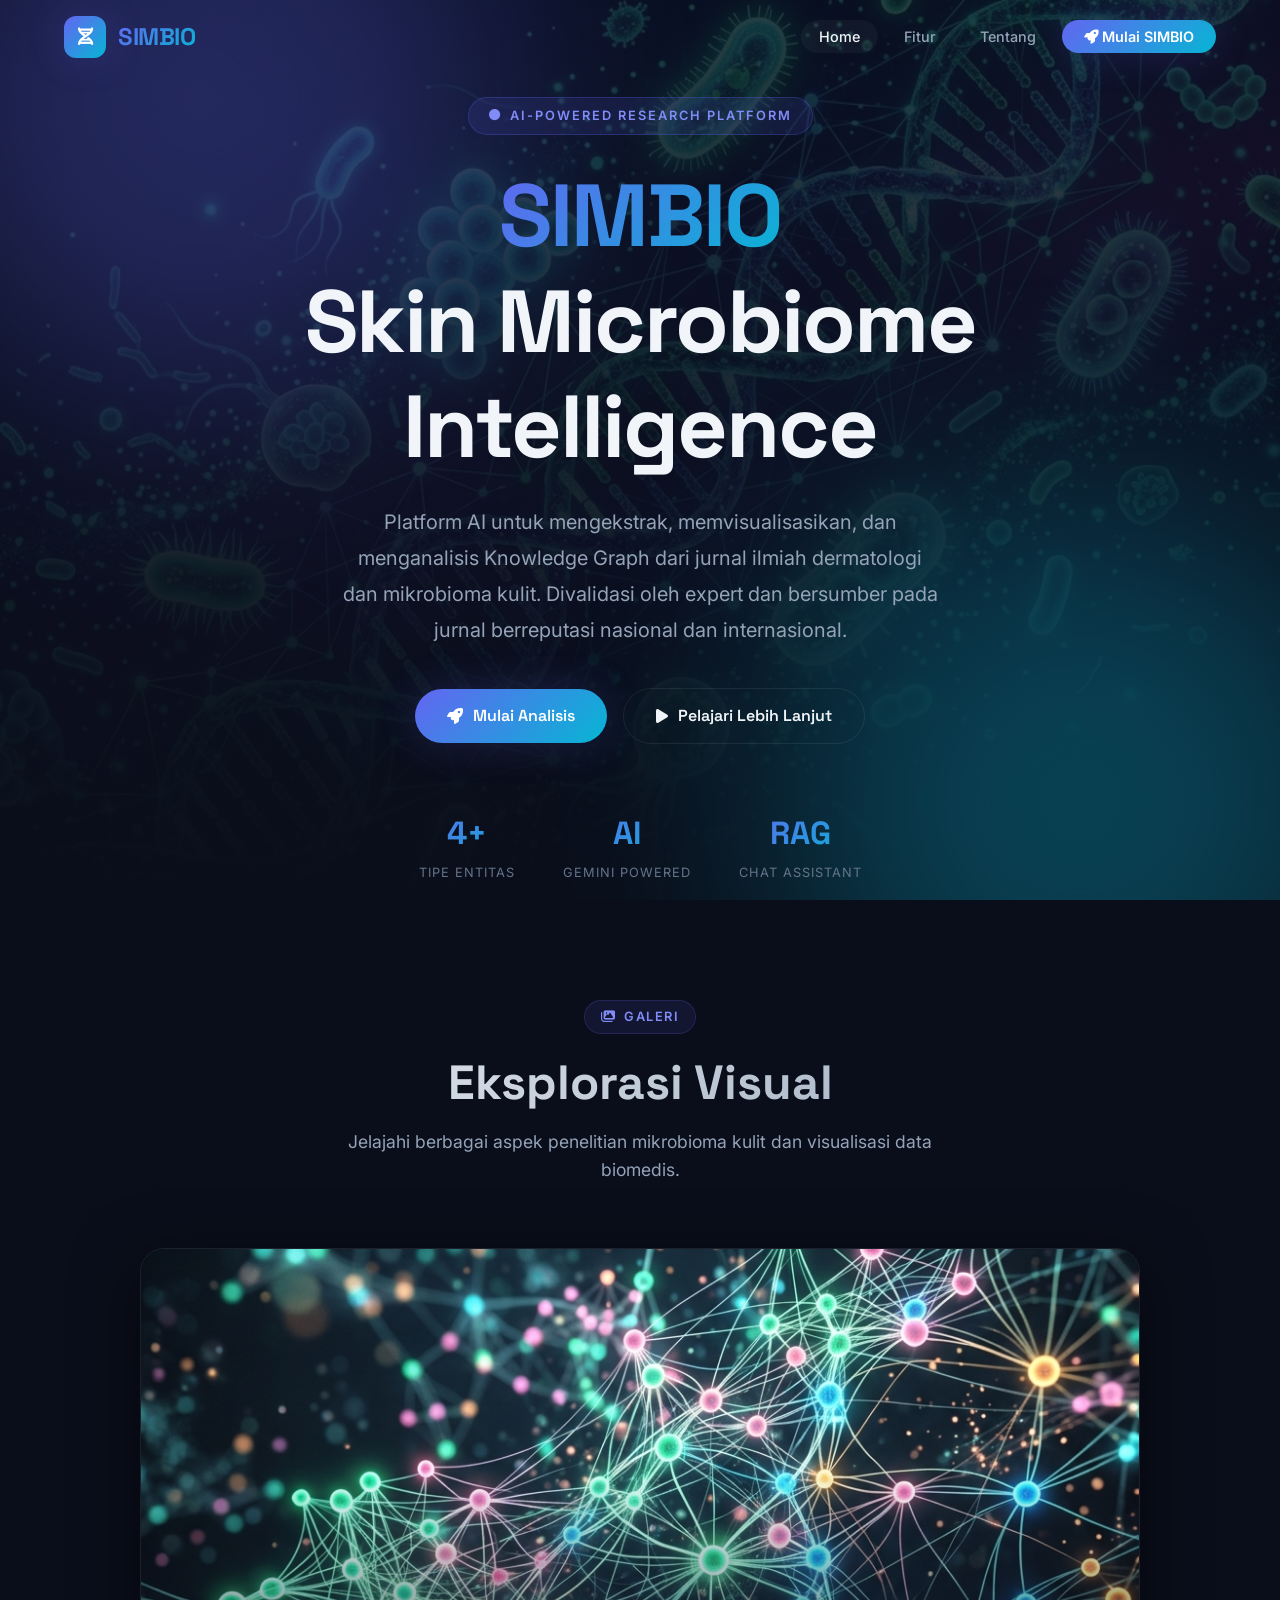
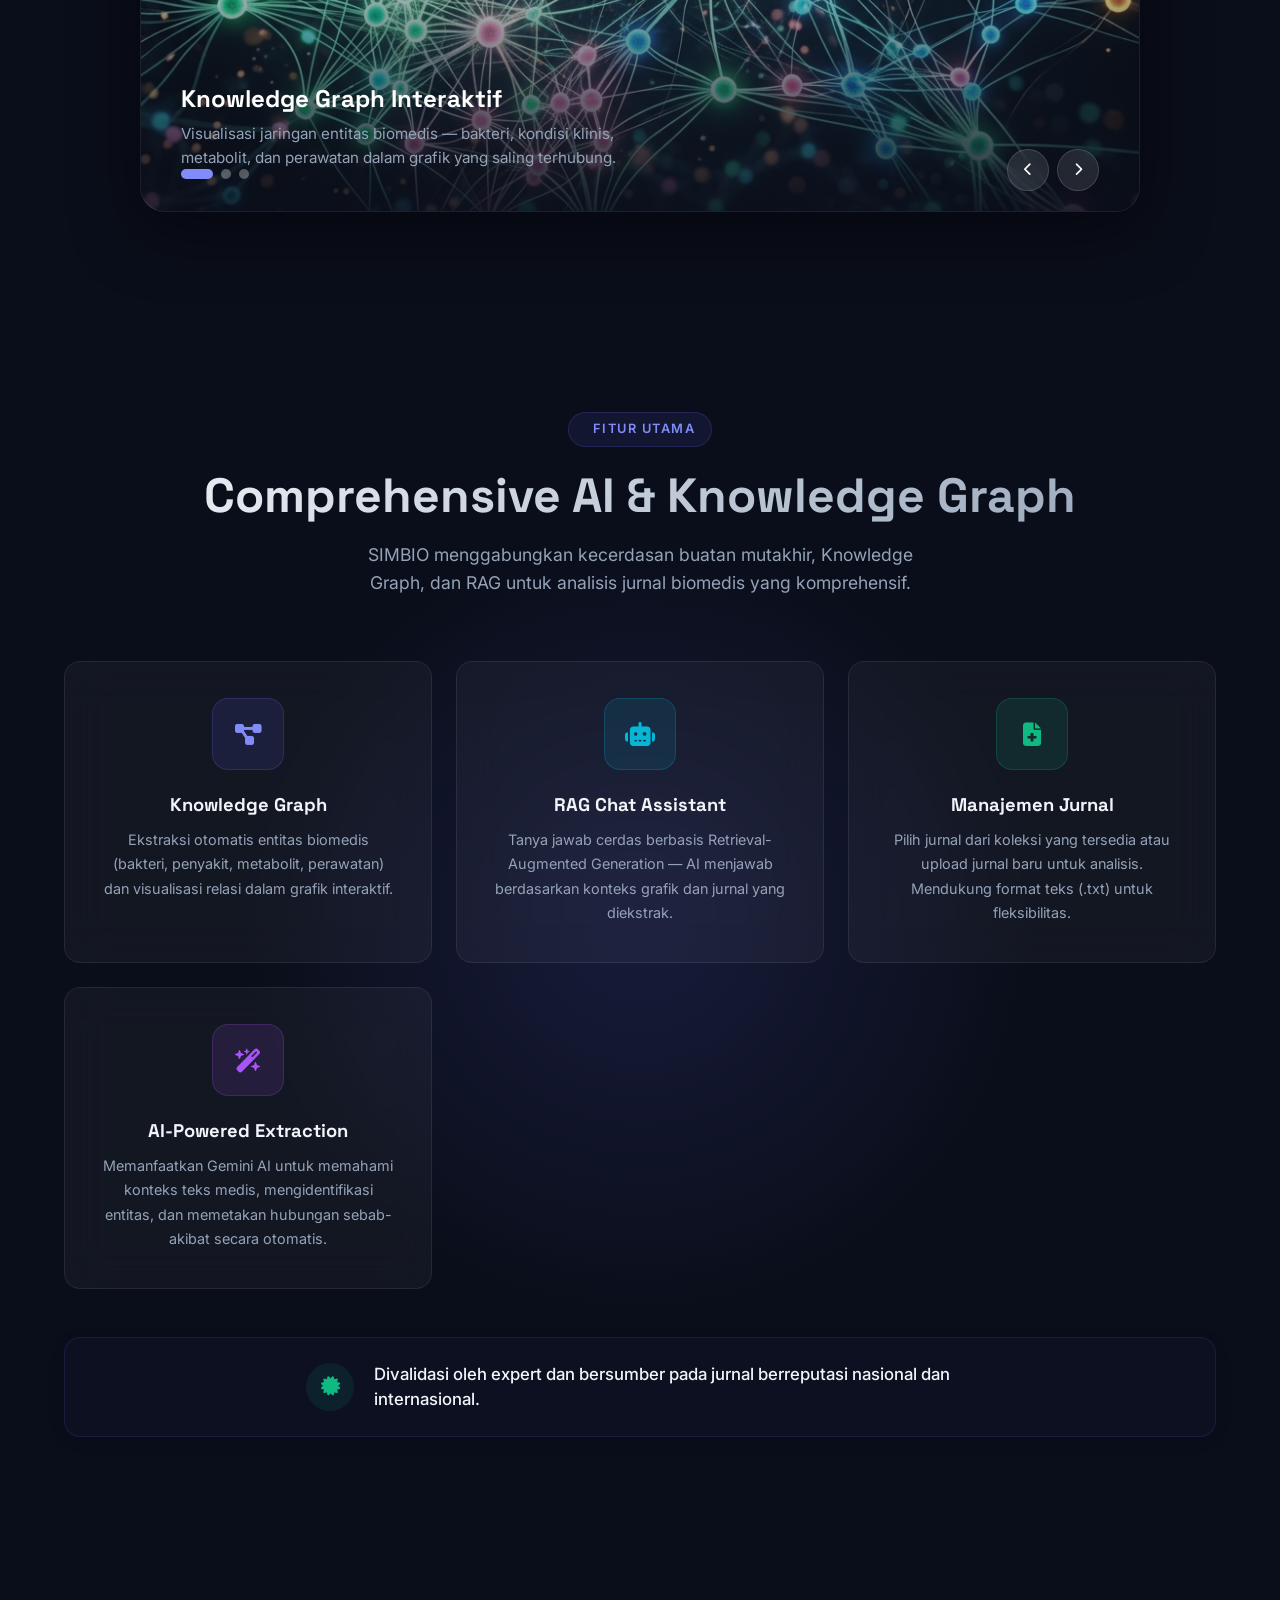
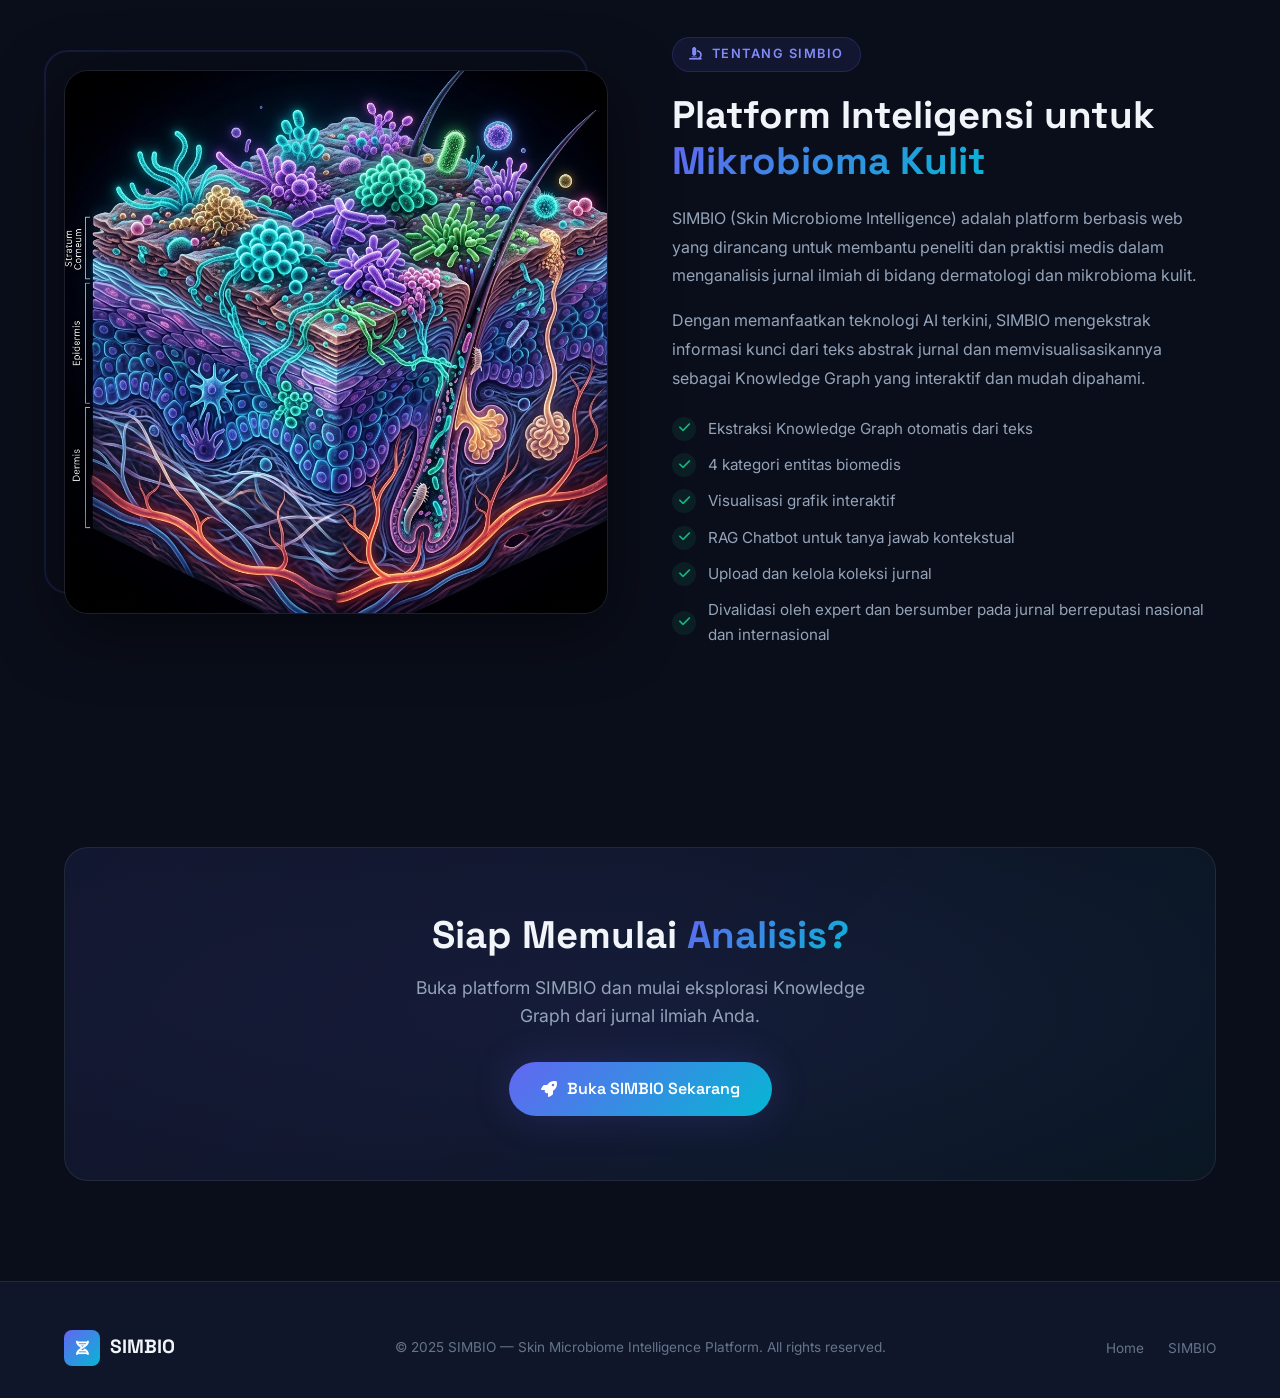
==== commit 78e58bf1: "last" ====
--- a/index.html
+++ b/index.html
@@ -649,8 +649,8 @@
         <div class="container">
             <div class="section-title animate-on-scroll">
                 <div class="badge"><i class="fa-solid fa-sparkles"></i> Fitur Utama</div>
-                <h2>Teknologi Canggih</h2>
-                <p>SIMBIO menggabungkan AI, Knowledge Graph, dan RAG untuk analisis jurnal biomedis yang komprehensif.</p>
+                <h2>Comprehensive AI & Knowledge Graph</h2>
+                <p>SIMBIO menggabungkan kecerdasan buatan mutakhir, Knowledge Graph, dan RAG untuk analisis jurnal biomedis yang komprehensif.</p>
             </div>
 
             <div class="features-grid">
@@ -685,6 +685,15 @@
                     <h3>AI-Powered Extraction</h3>
                     <p>Memanfaatkan Gemini AI untuk memahami konteks teks medis, mengidentifikasi entitas, dan memetakan hubungan sebab-akibat secara otomatis.</p>
                 </div>
+            </div>
+
+            <div class="validation-banner animate-on-scroll delay-5" style="margin-top: 48px; padding: 24px 32px; background: rgba(99, 102, 241, 0.03); border: 1px solid rgba(99, 102, 241, 0.15); border-radius: var(--radius-lg); display: flex; align-items: center; justify-content: center; gap: 20px; flex-wrap: wrap; box-shadow: 0 4px 20px rgba(0,0,0,0.05);">
+                <div style="width: 48px; height: 48px; background: rgba(16, 185, 129, 0.1); color: var(--accent-emerald); border-radius: 50%; display: flex; align-items: center; justify-content: center; font-size: 1.2rem; flex-shrink: 0;">
+                    <i class="fa-solid fa-certificate"></i>
+                </div>
+                <p style="margin: 0; color: var(--text-primary); font-size: 1.05rem; font-weight: 500; text-align: left; line-height: 1.5; max-width: 600px;">
+                    Divalidasi oleh expert dan bersumber pada jurnal berreputasi nasional dan internasional.
+                </p>
             </div>
         </div>
     </section>
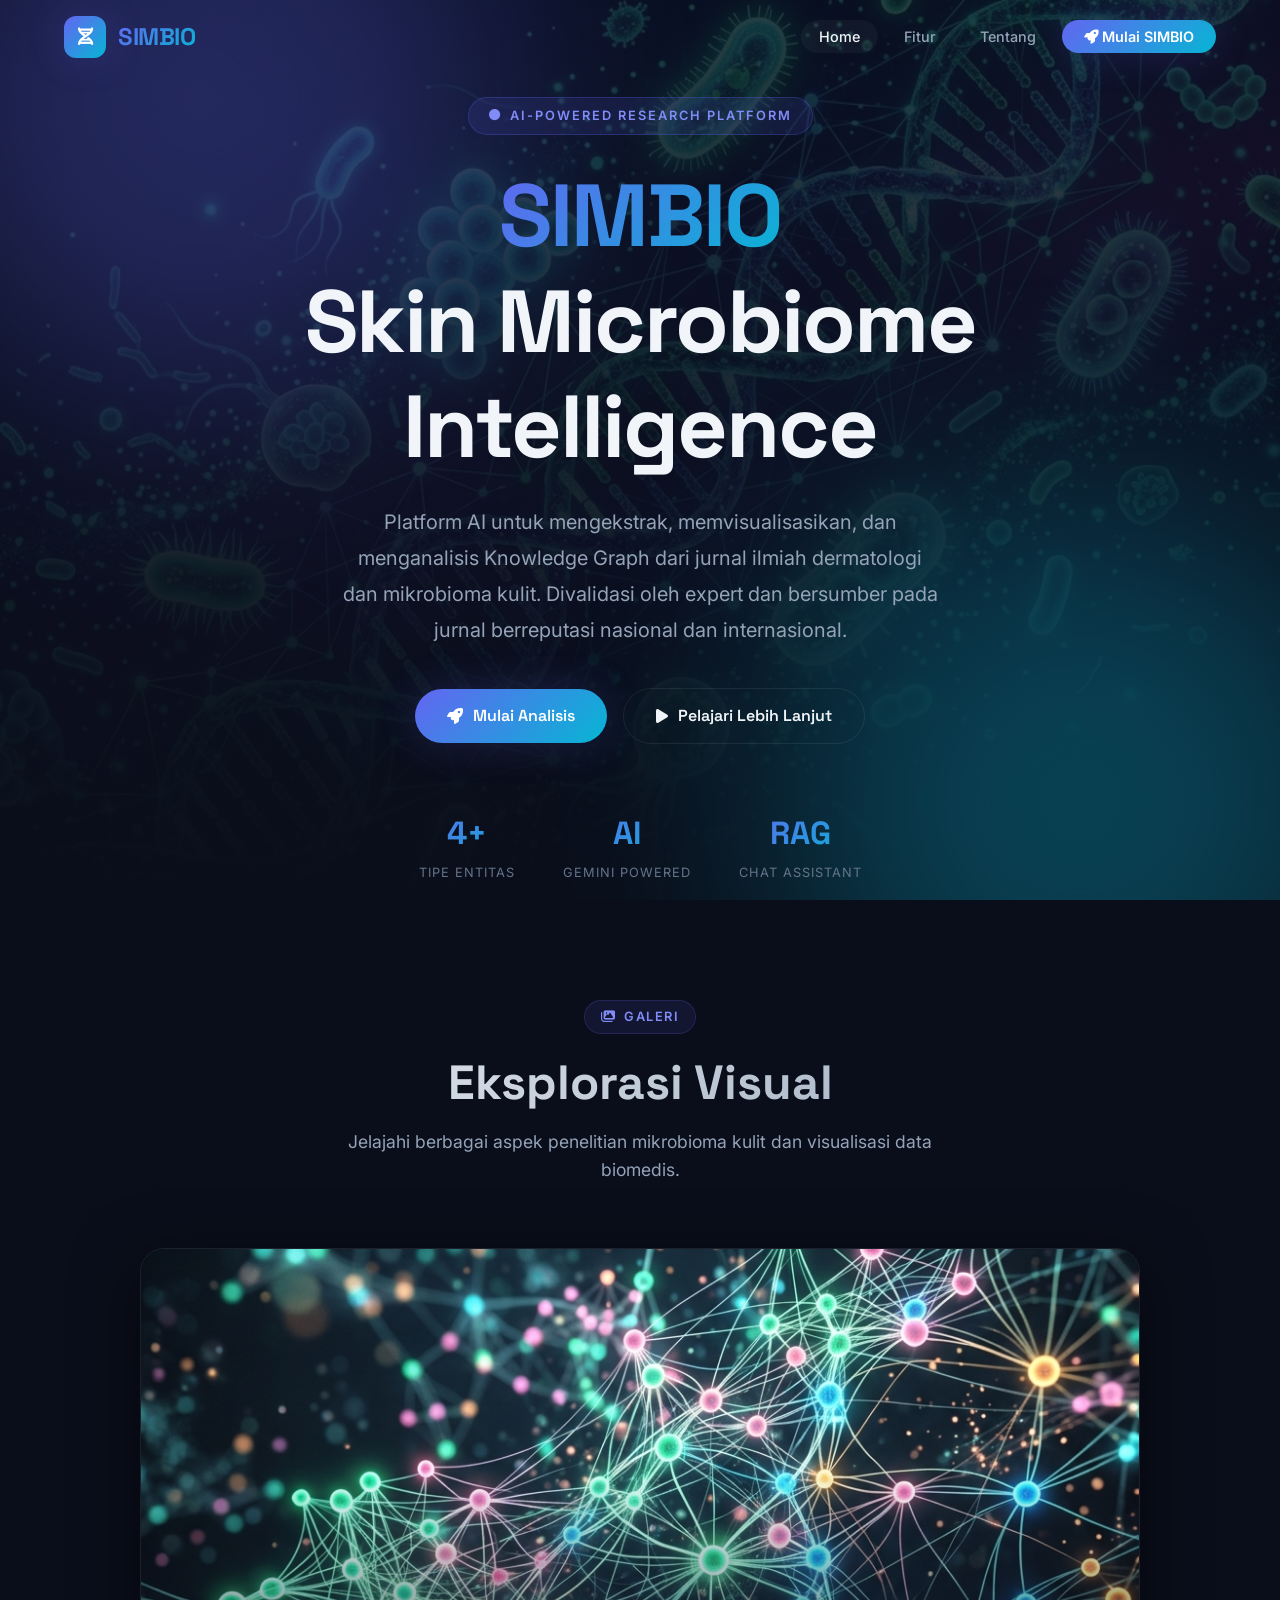
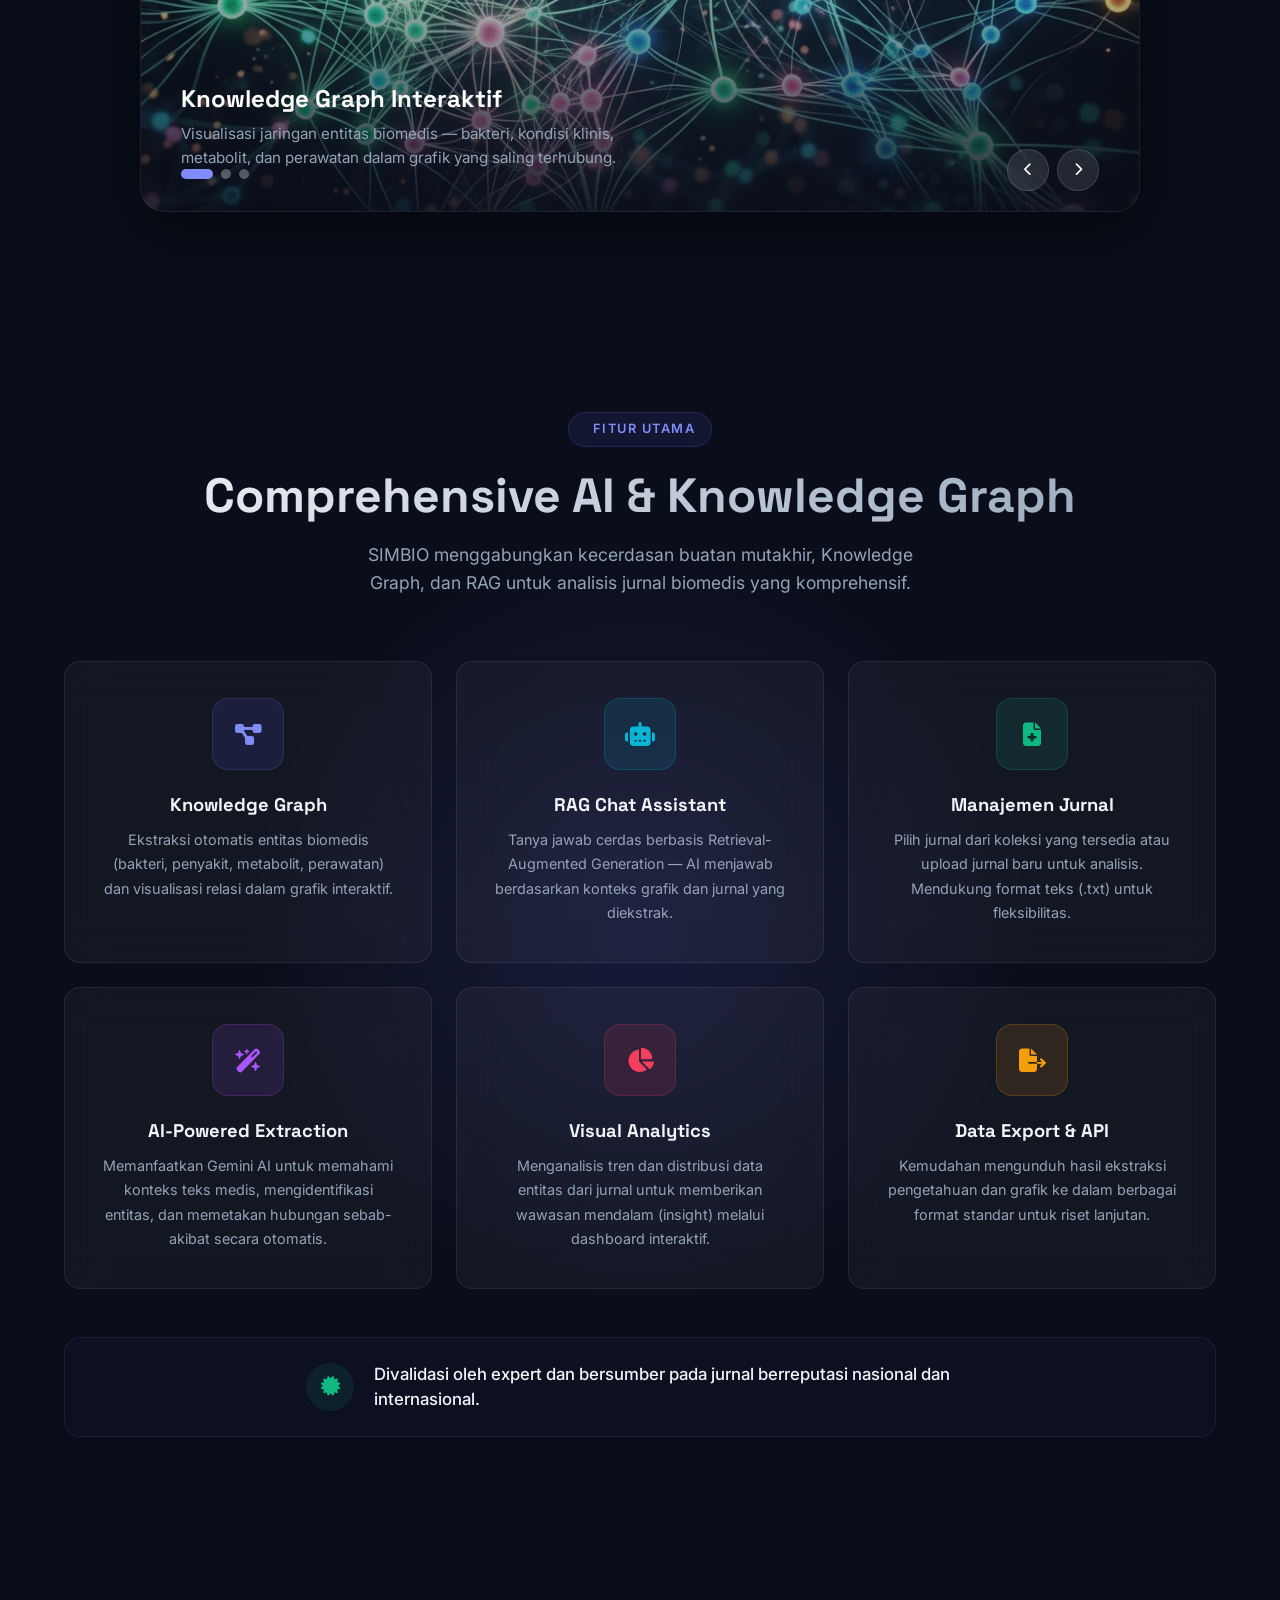
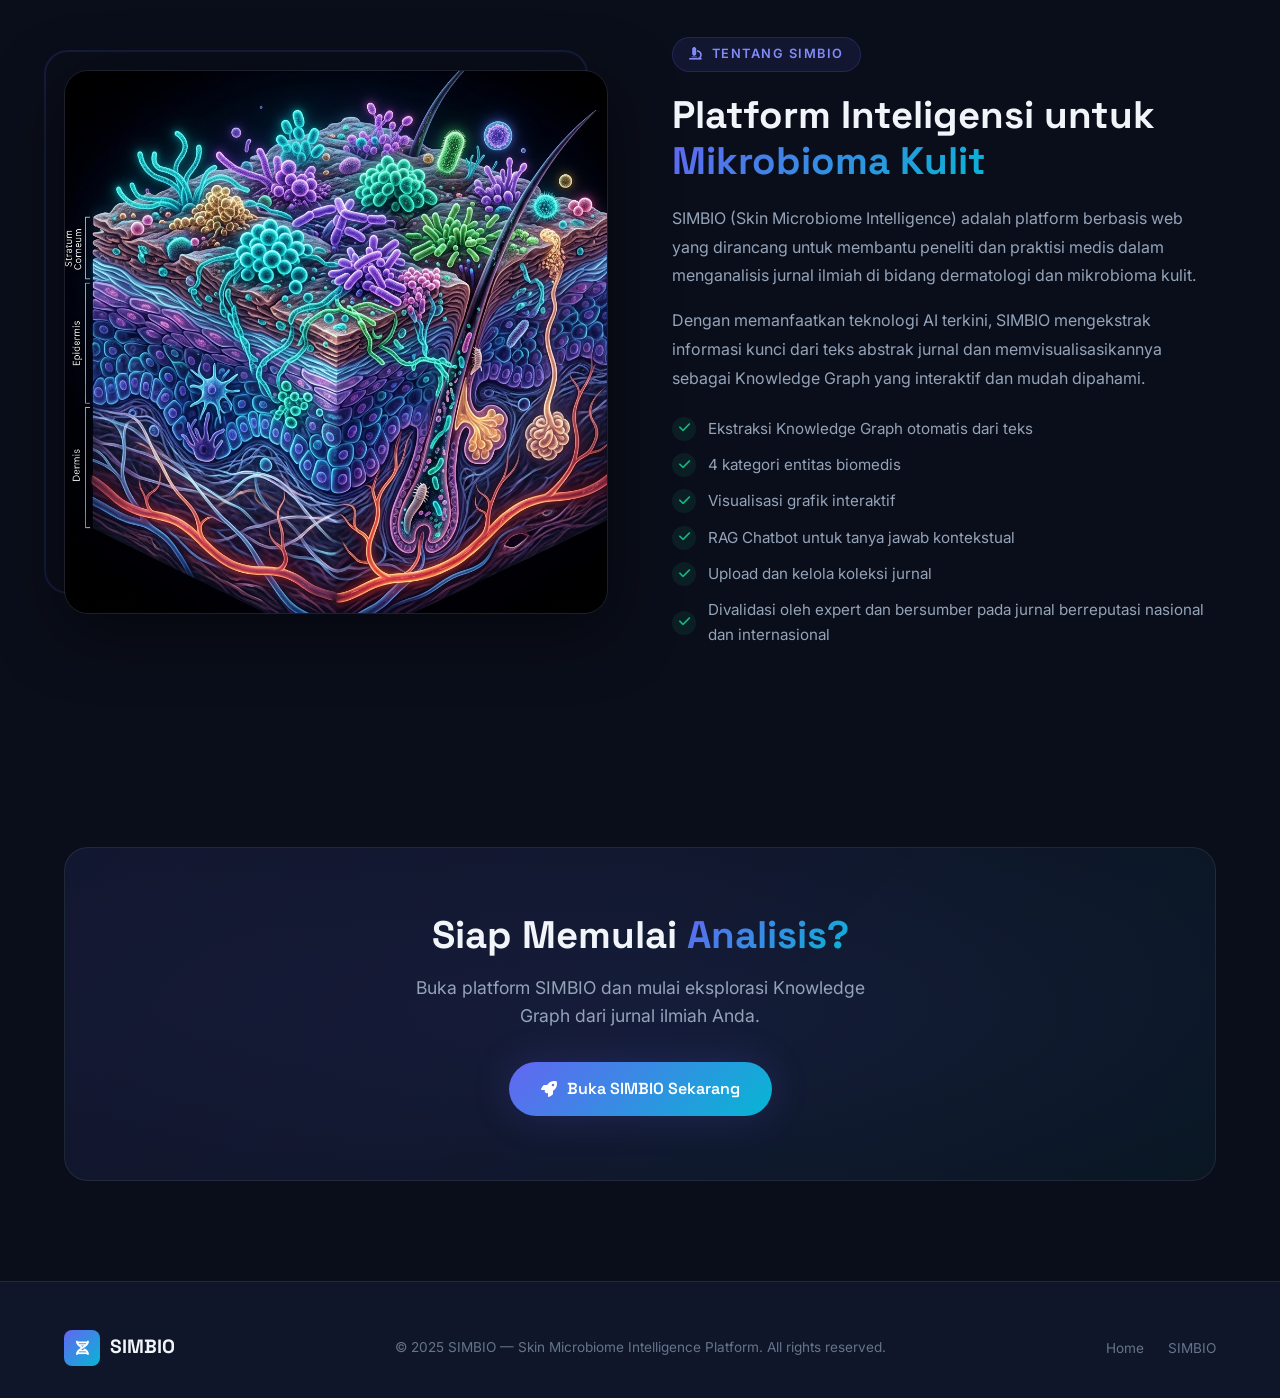
==== commit a3ea51f1: "new" ====
--- a/index.html
+++ b/index.html
@@ -350,6 +350,18 @@
             background: rgba(168, 85, 247, 0.12);
             color: var(--accent-purple);
             border: 1px solid rgba(168, 85, 247, 0.2);
+        }
+
+        .feature-icon.icon-rose {
+            background: rgba(244, 63, 94, 0.12);
+            color: #f43f5e;
+            border: 1px solid rgba(244, 63, 94, 0.2);
+        }
+
+        .feature-icon.icon-amber {
+            background: rgba(245, 158, 11, 0.12);
+            color: #f59e0b;
+            border: 1px solid rgba(245, 158, 11, 0.2);
         }
 
         .feature-card h3 {
@@ -685,6 +697,22 @@
                     <h3>AI-Powered Extraction</h3>
                     <p>Memanfaatkan Gemini AI untuk memahami konteks teks medis, mengidentifikasi entitas, dan memetakan hubungan sebab-akibat secara otomatis.</p>
                 </div>
+
+                <div class="feature-card glass-card animate-on-scroll delay-5">
+                    <div class="feature-icon icon-rose">
+                        <i class="fa-solid fa-chart-pie"></i>
+                    </div>
+                    <h3>Visual Analytics</h3>
+                    <p>Menganalisis tren dan distribusi data entitas dari jurnal untuk memberikan wawasan mendalam (insight) melalui dashboard interaktif.</p>
+                </div>
+
+                <div class="feature-card glass-card animate-on-scroll delay-6">
+                    <div class="feature-icon icon-amber">
+                        <i class="fa-solid fa-file-export"></i>
+                    </div>
+                    <h3>Data Export & API</h3>
+                    <p>Kemudahan mengunduh hasil ekstraksi pengetahuan dan grafik ke dalam berbagai format standar untuk riset lanjutan.</p>
+                </div>
             </div>
 
             <div class="validation-banner animate-on-scroll delay-5" style="margin-top: 48px; padding: 24px 32px; background: rgba(99, 102, 241, 0.03); border: 1px solid rgba(99, 102, 241, 0.15); border-radius: var(--radius-lg); display: flex; align-items: center; justify-content: center; gap: 20px; flex-wrap: wrap; box-shadow: 0 4px 20px rgba(0,0,0,0.05);">
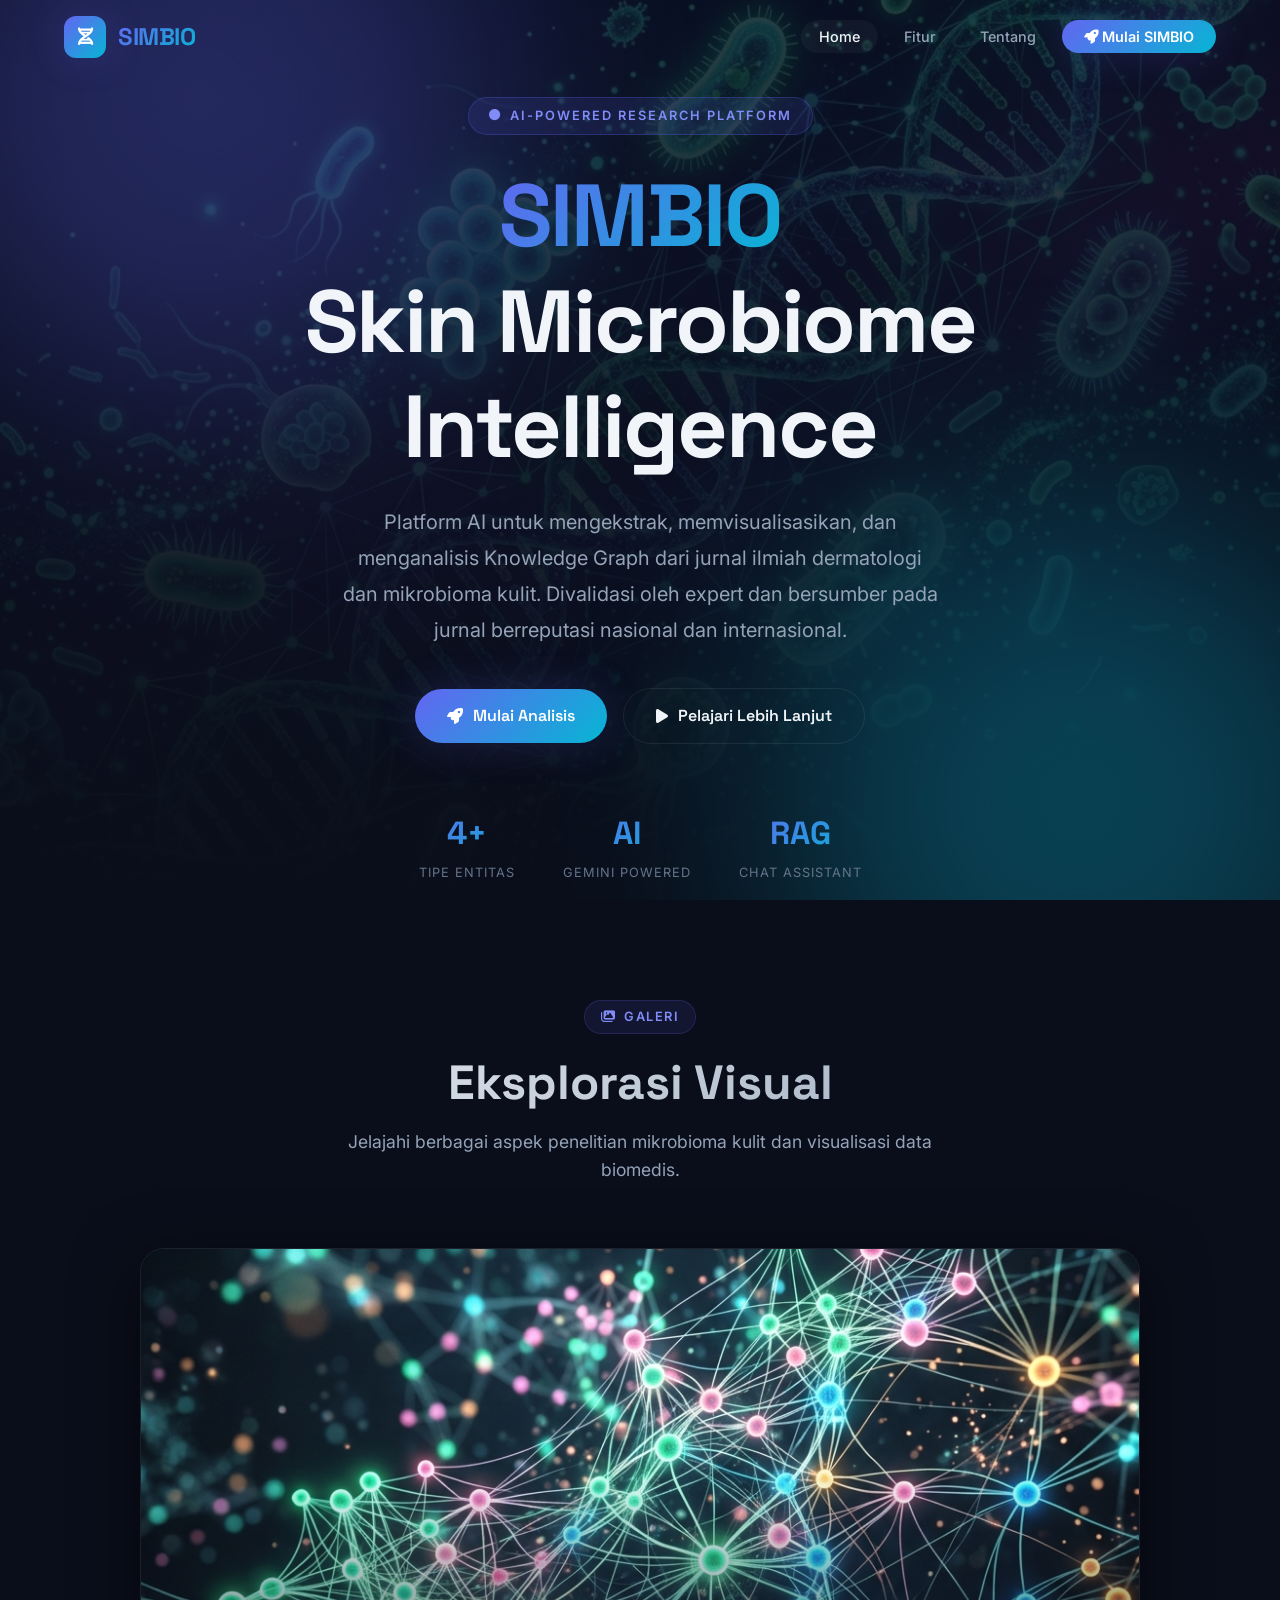
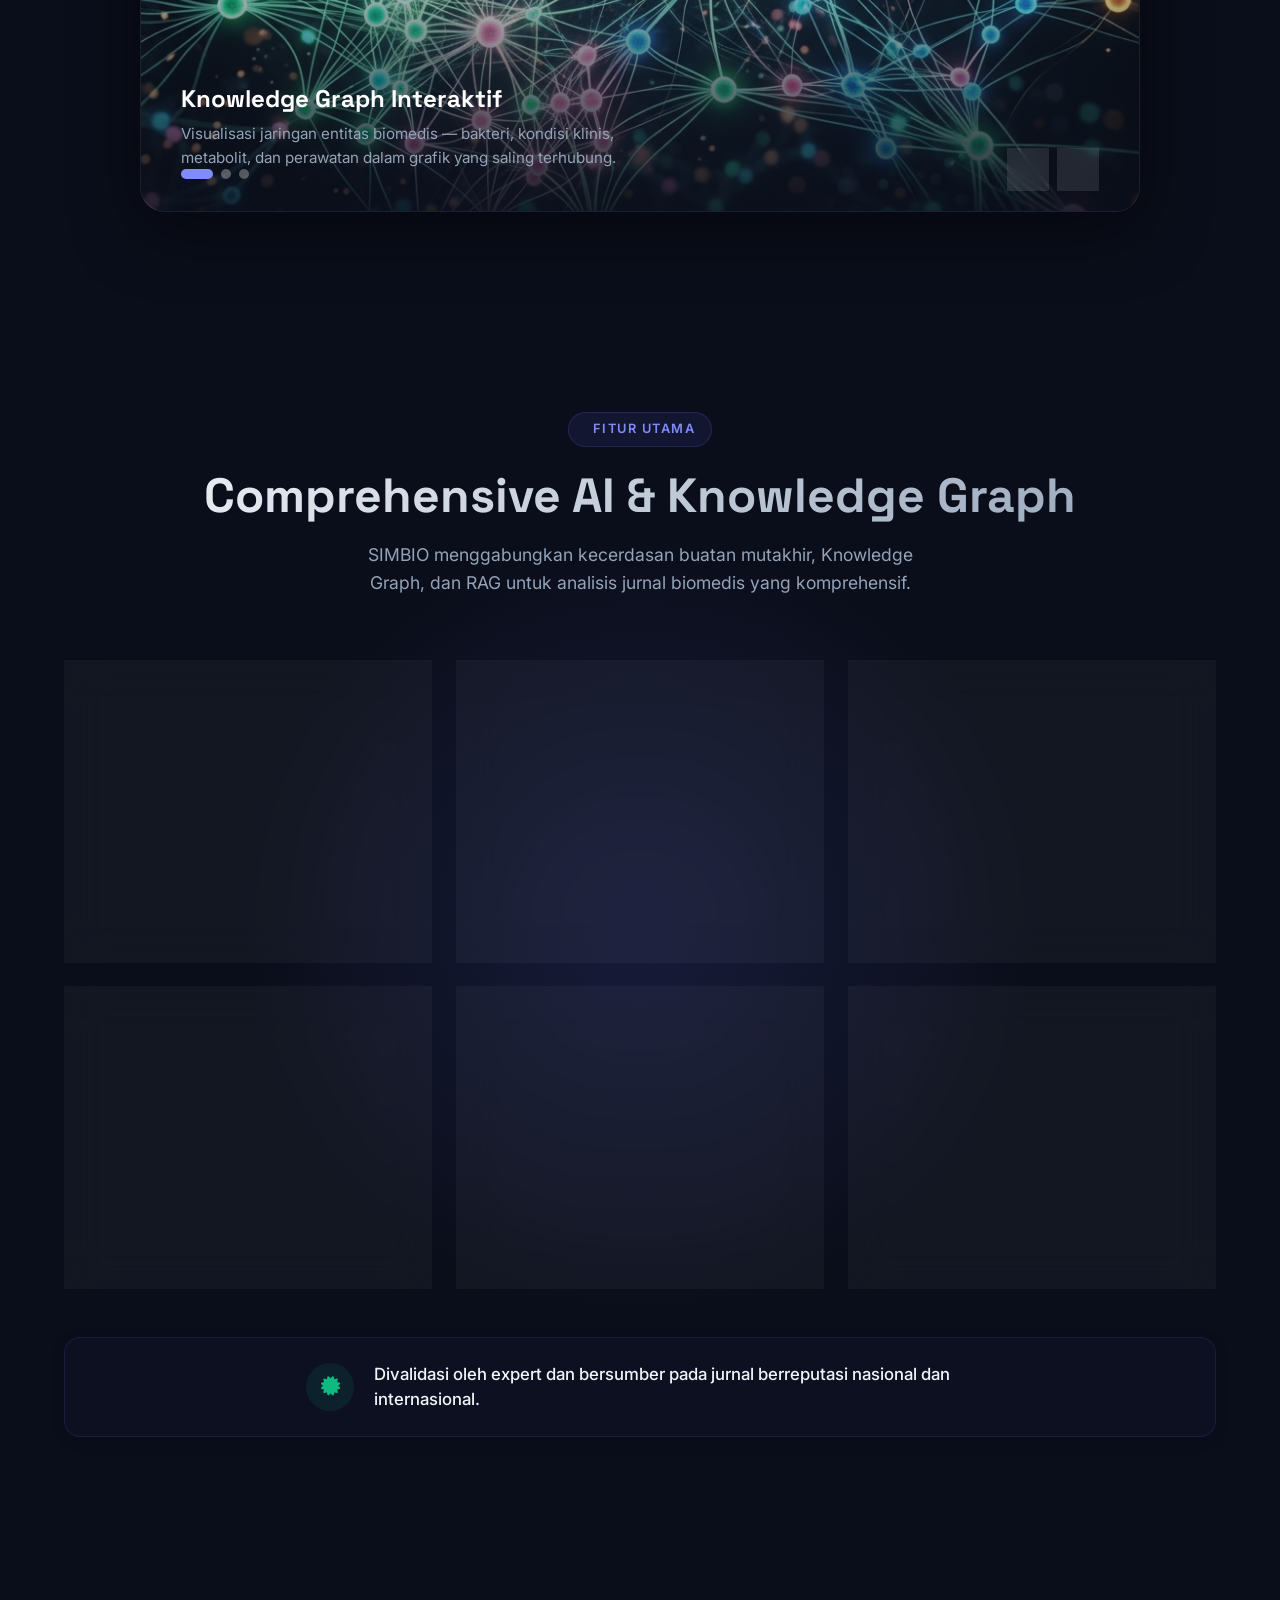
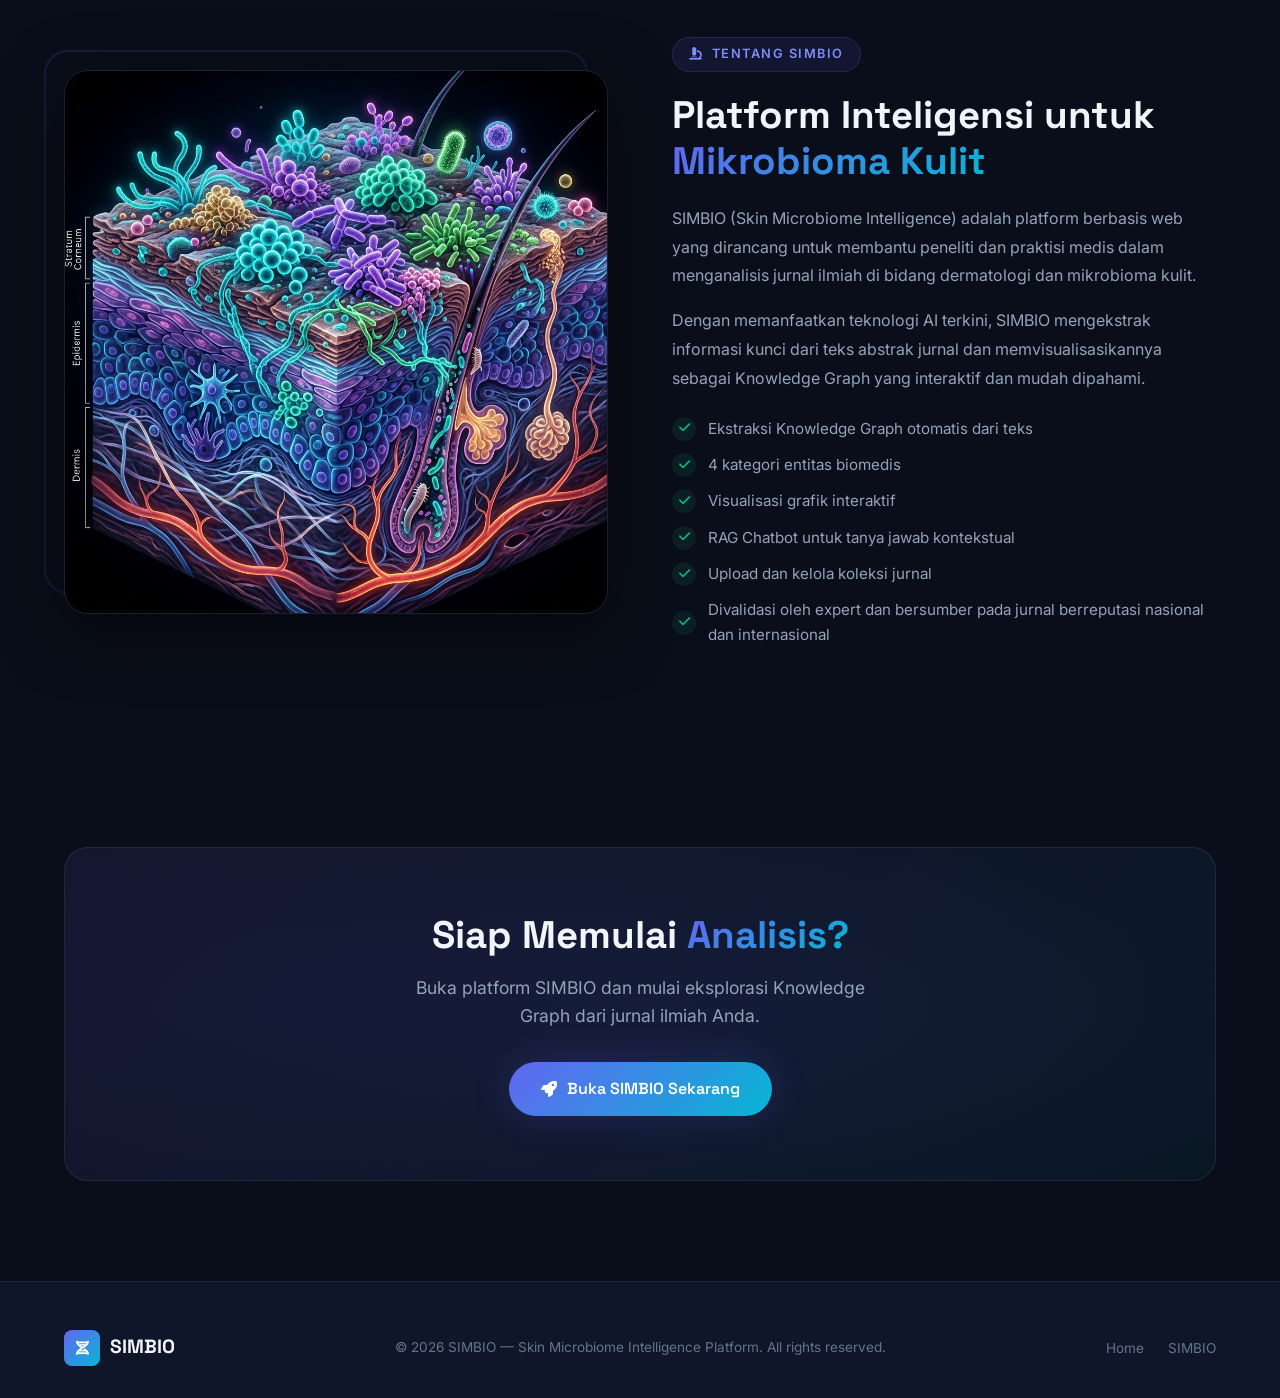
==== commit 93adbcde: "redy" ====
--- a/index.html
+++ b/index.html
@@ -781,7 +781,7 @@
                     </div>
                     <span>SIMBIO</span>
                 </div>
-                <p class="footer-text">&copy; 2025 SIMBIO — Skin Microbiome Intelligence Platform. All rights reserved.</p>
+                <p class="footer-text">&copy; 2026 SIMBIO — Skin Microbiome Intelligence Platform. All rights reserved.</p>
                 <ul class="footer-links">
                     <li><a href="index.html">Home</a></li>
                     <li><a href="simbio.html">SIMBIO</a></li>
